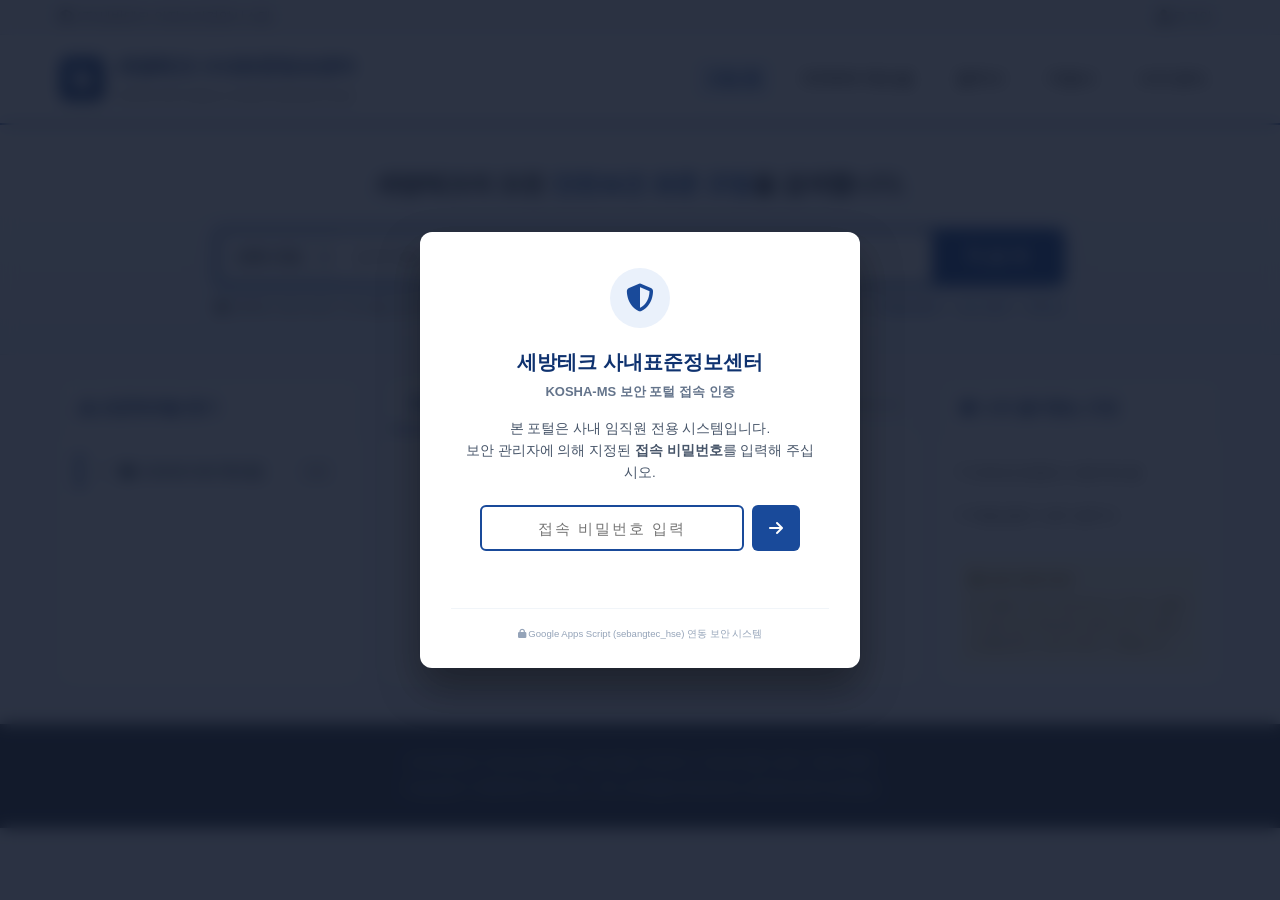
==== index.html @ 97d73b9d "feat: KOSHA-MS 사내 표준문서 웹 서비스 초기 구축 (GAS 연동 및 보안 체계 수립)" ====
<!DOCTYPE html>
<html lang="ko">
<head>
  <meta charset="UTF-8">
  <meta name="viewport" content="width=device-width, initial-scale=1.0">
  <title>세방테크 KOSHA-MS 사내 표준문서 센터</title>
  <link rel="stylesheet" href="css/main.css">
  <link rel="stylesheet" href="https://cdnjs.cloudflare.com/ajax/libs/font-awesome/6.4.0/css/all.min.css">
</head>
<body>
  <!-- 상단 유틸리티 바 -->
  <header class="top-util-bar">
    <div class="util-container">
      <div class="util-left">
        <span class="corp-tag"><i class="fa-solid fa-shield-halved"></i> (주)세방테크 안전보건경영시스템</span>
      </div>
      <div class="util-right" id="user-status-area">
        <!-- JS로 로그인 상태 렌더링 -->
        <button class="btn-text" onclick="openLoginModal()"><i class="fa-solid fa-user"></i> 로그인</button>
      </div>
    </div>
  </header>

  <!-- 메인 헤더 & 로고 -->
  <div class="main-header">
    <div class="header-container">
      <div class="brand-area" onclick="location.href='index.html'">
        <div class="brand-symbol"><i class="fa-solid fa-book-bookmark"></i></div>
        <div class="brand-text">
          <h1>세방테크 사내표준정보센터</h1>
          <span>KOSHA-MS Safety & Health Standard Portal</span>
        </div>
      </div>
      <nav class="main-nav">
        <a href="index.html" class="active">포털 홈</a>
        <a href="detail.html?id=MAN-KOSHA-01">KOSHA 매뉴얼</a>
        <a href="detail.html?id=PRC-KOSHA-01">절차서</a>
        <a href="detail.html?id=INS-KOSHA-01">지침서</a>
        <a href="#" onclick="alert('서식 및 양식 관리 페이지 준비 중입니다.')">서식·양식</a>
      </nav>
    </div>
  </div>

  <!-- 검색 배너 구역 (국가법령정보센터 스타일) -->
  <section class="hero-search-section">
    <div class="search-container">
      <h2 class="search-title">세방테크의 모든 <strong>안전보건 표준 규정</strong>을 검색합니다.</h2>
      
      <div class="search-box-wrapper">
        <div class="filter-select">
          <select id="search-category">
            <option value="ALL">전체 규정</option>
            <option value="MANUAL">매뉴얼</option>
            <option value="PROCEDURE">절차서</option>
            <option value="INSTRUCTION">지침서</option>
          </select>
        </div>
        <div class="search-input-area">
          <input type="text" id="search-input" placeholder="검색어를 입력하세요. (예: 위험성평가, TBM, 비상대응, 제1조)" onkeydown="if(event.key==='Enter') executeSearch()">
        </div>
        <button class="btn-search" onclick="executeSearch()">
          <i class="fa-solid fa-magnifying-glass"></i> 검 색
        </button>
      </div>

      <div class="search-hint">
        <span><i class="fa-solid fa-circle-info"></i> 정확한 조항 번호나 단어를 입력하면 본문까지 색인되어 즉시 연결됩니다.</span>
        <span class="hot-keywords">
          <strong>추천 검색어:</strong>
          <a href="javascript:void(0)" onclick="quickSearch('위험성평가')">#위험성평가</a>
          <a href="javascript:void(0)" onclick="quickSearch('상시평가')">#상시평가</a>
          <a href="javascript:void(0)" onclick="quickSearch('제1조')">#제1조</a>
        </span>
      </div>
    </div>
  </section>

  <!-- 본문 컨텐츠 영역 -->
  <main class="portal-main">
    <div class="grid-container">
      <!-- 좌측: 분야별/체계별 탐색 -->
      <section class="card category-card">
        <div class="card-header">
          <h3><i class="fa-solid fa-sitemap"></i> 표준체계별 찾기</h3>
        </div>
        <div class="card-body">
          <div class="tree-category-list" id="tree-category-list">
            <!-- 1단계: KOSHA-MS 매뉴얼 (기본 접힘) -->
            <div class="foldable-group">
              <div class="cat-row level-1">
                <button type="button" class="btn-toggle" onclick="toggleFolder(this)" title="하위 규정 펼치기/접기">
                  <i class="fa-solid fa-chevron-right"></i>
                </button>
                <a href="detail.html?id=MAN-KOSHA-01" class="cat-link">
                  <i class="fa-solid fa-folder folder-icon"></i>
                  <span class="cat-title">KOSHA-MS 매뉴얼</span>
                </a>
                <span class="count-badge">1건</span>
              </div>

              <!-- 하위 절차서 컨테이너 (기본 접힘: display:none) -->
              <div class="sub-tree-container" style="display: none;">
                <!-- 2단계: 위험성평가 관리 절차서 -->
                <div class="foldable-group">
                  <div class="cat-row level-2">
                    <button type="button" class="btn-toggle" onclick="toggleFolder(this)" title="하위 지침서 펼치기/접기">
                      <i class="fa-solid fa-chevron-right"></i>
                    </button>
                    <a href="detail.html?id=PRC-KOSHA-01" class="cat-link">
                      <i class="fa-solid fa-file-lines"></i>
                      <span class="cat-title">위험성평가 관리 절차서</span>
                    </a>
                    <span class="count-badge">ST-PR-001</span>
                  </div>

                  <!-- 하위 지침서 컨테이너 (기본 접힘: display:none) -->
                  <div class="sub-tree-container" style="display: none;">
                    <!-- 3단계: 위험성평가 실시 지침서 -->
                    <div class="cat-row level-3">
                      <span class="tree-leaf-spacer"></span>
                      <a href="detail.html?id=INS-KOSHA-01" class="cat-link">
                        <i class="fa-solid fa-file-code"></i>
                        <span class="cat-title">위험성평가 실시 지침서</span>
                      </a>
                      <span class="count-badge">ST-IN-001</span>
                    </div>
                  </div>
                </div>
              </div>
            </div>
          </div>
        </div>
      </section>

      <!-- 중앙: 최신 제·개정 규정 탭 (법령센터 스타일) -->
      <section class="card recent-card">
        <div class="card-header tab-header">
          <div class="tabs">
            <button class="tab-btn active" onclick="switchTab('recent')">최신 제·개정</button>
            <button class="tab-btn" onclick="switchTab('manual')">매뉴얼</button>
            <button class="tab-btn" onclick="switchTab('procedure')">절차서</button>
          </div>
          <span class="today-date" id="current-date-badge"></span>
        </div>
        <div class="card-body">
          <ul class="recent-list" id="recent-doc-list">
            <!-- JS로 렌더링 -->
          </ul>
        </div>
      </section>

      <!-- 우측: 빠른 액션 및 실시간/즐겨찾기 -->
      <section class="card side-widget-card">
        <div class="card-header">
          <h3><i class="fa-solid fa-star"></i> 나의 즐겨찾는 규정</h3>
        </div>
        <div class="card-body">
          <ul class="bookmark-list" id="bookmark-list">
            <li><a href="detail.html?id=MAN-KOSHA-01"><i class="fa-solid fa-angle-right"></i> 안전보건경영시스템 매뉴얼</a></li>
            <li><a href="detail.html?id=PRC-KOSHA-01"><i class="fa-solid fa-angle-right"></i> 위험성평가 관리 절차서</a></li>
          </ul>
          <div class="quick-notice-box">
            <h4><i class="fa-solid fa-print"></i> 보안 인쇄 안내</h4>
            <p>본 포털의 모든 규정 문서는 인쇄 시 출력자 정보 및 '비제어본' 워터마크가 자동으로 합성되며, 인쇄 이력이 기록됩니다.</p>
          </div>
        </div>
      </section>
    </div>
  </main>

  <!-- 푸터 -->
  <footer class="portal-footer">
    <div class="footer-container">
      <p>(주)세방테크 안전보건경영시스템 포털 | 주관부서: 안전보건팀 | 문의: 1551-3060</p>
      <p class="copyright">Copyright &copy; SEBANG TEC CO., LTD. All Rights Reserved. (KOSHA-MS Certified)</p>
    </div>
  </footer>

  <!-- 로그인 모달 (GAS 이메일 OTP) -->
  <div id="login-modal" class="modal-backdrop" style="display:none;">
    <div class="modal-dialog">
      <div class="modal-header">
        <h3><i class="fa-solid fa-lock"></i> 사내 이메일 OTP 로그인</h3>
        <button class="btn-close" onclick="closeLoginModal()">&times;</button>
      </div>
      <div class="modal-body">
        <p class="login-desc">세방테크 사내 이메일(<strong>@sebangtec.com</strong>)로 일회용 인증번호(OTP)를 발송하여 본인 인증을 진행합니다.</p>
        
        <div class="form-group" id="group-email">
          <label for="login-email">사내 이메일</label>
          <div class="input-with-btn">
            <input type="email" id="login-email" placeholder="예: hong@sebangtec.com" onkeydown="if(event.key==='Enter') sendOtp()">
            <button class="btn-action" id="btn-send-otp" onclick="sendOtp()">OTP 발송</button>
          </div>
          <small class="text-muted">* sebangtec.com 도메인만 인증이 허용됩니다.</small>
        </div>

        <div class="form-group" id="group-otp" style="display:none; margin-top: 15px;">
          <label for="login-otp">인증번호 (6자리)</label>
          <div class="input-with-btn">
            <input type="text" id="login-otp" maxlength="6" placeholder="인증번호 6자리 입력" onkeydown="if(event.key==='Enter') verifyOtp()">
            <button class="btn-primary" id="btn-verify-otp" onclick="verifyOtp()">인증 완료</button>
          </div>
          <div id="otp-status-msg" class="otp-alert"></div>
        </div>
      </div>
    </div>
  </div>

  <!-- 관리자 권한 관리 모달 -->
  <div id="admin-modal" class="modal-backdrop" style="display:none;">
    <div class="modal-dialog">
      <div class="modal-header">
        <h3><i class="fa-solid fa-user-shield"></i> 관리자 권한 계정 관리</h3>
        <button class="btn-close" onclick="closeAdminModal()">&times;</button>
      </div>
      <div class="modal-body">
        <p class="admin-desc">문서의 제·개정 및 웹 에디터 편집 권한을 가진 사내 이메일 목록입니다.</p>
        <div class="input-with-btn" style="margin-bottom: 15px;">
          <input type="email" id="new-admin-email" placeholder="추가할 관리자 이메일 (예: test@sebangtec.com)">
          <button class="btn-primary" onclick="addAdminEmail()">추가</button>
        </div>
        <ul class="admin-list" id="admin-email-list">
          <!-- JS 렌더링 -->
        </ul>
      </div>
    </div>
  </div>

  <!-- 사이트 초기 접속 비밀번호(Gatekeeper) 모달 (GAS 연동) -->
  <div id="gate-modal" class="gate-overlay" style="display:none;">
    <div class="gate-card">
      <div class="gate-icon">
        <i class="fa-solid fa-shield-halved"></i>
      </div>
      <h2>세방테크 사내표준정보센터</h2>
      <p class="gate-sub">KOSHA-MS 보안 포털 접속 인증</p>
      <div class="gate-desc">
        본 포털은 사내 임직원 전용 시스템입니다.<br>
        보안 관리자에 의해 지정된 <strong>접속 비밀번호</strong>를 입력해 주십시오.
      </div>
      
      <div class="gate-input-box">
        <input type="password" id="gate-password" placeholder="접속 비밀번호 입력" onkeydown="if(event.key==='Enter') submitGatePassword()">
        <button type="button" class="btn-gate-submit" onclick="submitGatePassword()">
          <i class="fa-solid fa-arrow-right"></i>
        </button>
      </div>
      <div id="gate-error-msg" class="gate-error"></div>
      
      <div class="gate-footer">
        <small><i class="fa-solid fa-lock"></i> Google Apps Script (sebangtec_hse) 연동 보안 시스템</small>
      </div>
    </div>
  </div>

  <!-- 스크립트 로드 -->
  <script src="js/api.js"></script>
  <script src="js/auth.js"></script>
  <script src="js/main.js"></script>
</body>
</html>
---- css/main.css ----
/* 국가법령정보센터 벤치마킹 스타일 - 메인 포털 CSS */
:root {
  --primary: #194a9a;
  --primary-dark: #0f326f;
  --primary-light: #eaf1fb;
  --accent: #ff6b35;
  --text-main: #222222;
  --text-muted: #666666;
  --border-color: #dbe2ea;
  --bg-gray: #f4f6f9;
  --white: #ffffff;
}

* {
  box-sizing: border-box;
  margin: 0;
  padding: 0;
}

body {
  font-family: -apple-system, BlinkMacSystemFont, "Pretendard", "Malgun Gothic", "맑은 고딕", sans-serif;
  color: var(--text-main);
  background-color: var(--bg-gray);
  line-height: 1.6;
}

/* 상단 유틸리티 바 */
.top-util-bar {
  background-color: #f1f3f6;
  border-bottom: 1px solid var(--border-color);
  font-size: 13px;
  padding: 6px 0;
}
.util-container {
  max-width: 1200px;
  margin: 0 auto;
  padding: 0 20px;
  display: flex;
  justify-content: space-between;
  align-items: center;
}
.corp-tag {
  color: #445;
  font-weight: 500;
}
.btn-text {
  background: none;
  border: none;
  color: #333;
  font-size: 13px;
  cursor: pointer;
  padding: 2px 8px;
}
.btn-text:hover {
  color: var(--primary);
}

/* 메인 헤더 & 브랜드 */
.main-header {
  background-color: var(--white);
  border-bottom: 2px solid var(--primary);
  box-shadow: 0 2px 4px rgba(0,0,0,0.03);
}
.header-container {
  max-width: 1200px;
  margin: 0 auto;
  padding: 15px 20px;
  display: flex;
  justify-content: space-between;
  align-items: center;
}
.brand-area {
  display: flex;
  align-items: center;
  gap: 12px;
  cursor: pointer;
}
.brand-symbol {
  width: 44px;
  height: 44px;
  background: linear-gradient(135deg, var(--primary), var(--primary-dark));
  color: var(--white);
  border-radius: 8px;
  display: flex;
  align-items: center;
  justify-content: center;
  font-size: 22px;
}
.brand-text h1 {
  font-size: 20px;
  font-weight: 700;
  color: var(--primary-dark);
  letter-spacing: -0.5px;
}
.brand-text span {
  font-size: 12px;
  color: var(--text-muted);
}
.main-nav {
  display: flex;
  gap: 15px;
}
.main-nav a {
  text-decoration: none;
  font-size: 16px;
  font-weight: 600;
  color: #444;
  padding: 8px 14px;
  border-radius: 4px;
  transition: all 0.2s;
}
.main-nav a:hover, .main-nav a.active {
  background-color: var(--primary-light);
  color: var(--primary);
}

/* 히어로 검색 배너 (법령센터 메인 핵심) */
.hero-search-section {
  background: linear-gradient(180deg, #ffffff 0%, #edf3fc 100%);
  padding: 40px 20px 35px 20px;
  border-bottom: 1px solid var(--border-color);
  text-align: center;
}
.search-container {
  max-width: 850px;
  margin: 0 auto;
}
.search-title {
  font-size: 24px;
  color: #1a202c;
  margin-bottom: 25px;
  letter-spacing: -0.5px;
}
.search-title strong {
  color: var(--primary);
}
.search-box-wrapper {
  display: flex;
  background: var(--white);
  border: 3px solid var(--primary);
  border-radius: 8px;
  overflow: hidden;
  box-shadow: 0 6px 15px rgba(25, 74, 154, 0.12);
}
.filter-select select {
  height: 52px;
  border: none;
  border-right: 1px solid #ddd;
  background-color: #f7f9fc;
  padding: 0 15px;
  font-size: 15px;
  font-weight: 600;
  color: #333;
  outline: none;
  cursor: pointer;
}
.search-input-area {
  flex: 1;
}
.search-input-area input {
  width: 100%;
  height: 52px;
  border: none;
  padding: 0 20px;
  font-size: 16px;
  outline: none;
}
.btn-search {
  background-color: var(--primary);
  color: var(--white);
  border: none;
  padding: 0 35px;
  font-size: 17px;
  font-weight: 700;
  cursor: pointer;
  transition: background 0.2s;
}
.btn-search:hover {
  background-color: var(--primary-dark);
}
.search-hint {
  margin-top: 12px;
  display: flex;
  justify-content: space-between;
  font-size: 13px;
  color: var(--text-muted);
}
.hot-keywords a {
  color: var(--primary);
  text-decoration: none;
  margin-left: 6px;
}
.hot-keywords a:hover {
  text-decoration: underline;
}

/* 그리드 본문 레이아웃 */
.portal-main {
  max-width: 1200px;
  margin: 25px auto 40px auto;
  padding: 0 20px;
}
.grid-container {
  display: grid;
  grid-template-columns: 300px 1fr 280px;
  gap: 20px;
}
.card {
  background: var(--white);
  border: 1px solid var(--border-color);
  border-radius: 8px;
  box-shadow: 0 2px 6px rgba(0,0,0,0.02);
  overflow: hidden;
}
.card-header {
  padding: 14px 18px;
  background-color: #fbfcfd;
  border-bottom: 1px solid var(--border-color);
  display: flex;
  justify-content: space-between;
  align-items: center;
}
.card-header h3 {
  font-size: 16px;
  color: var(--primary-dark);
  font-weight: 700;
}
.card-body {
  padding: 16px;
}

/* 좌측 계층 카테고리 (폴딩식 아코디언 트리) */
.tree-category-list {
  display: flex;
  flex-direction: column;
  gap: 8px;
}
.foldable-group {
  display: flex;
  flex-direction: column;
}
.cat-row {
  display: flex;
  align-items: center;
  gap: 8px;
  padding: 8px 10px;
  border-radius: 6px;
  background-color: #fafbfc;
  border: 1px solid #eef1f5;
  transition: all 0.2s;
}
.cat-row:hover {
  background-color: var(--primary-light);
  border-color: #cbdcf5;
}
.cat-row.level-1 {
  border-left: 4px solid var(--primary);
}
.cat-row.level-2 {
  border-left: 4px solid #28a745;
}
.cat-row.level-3 {
  border-left: 4px solid #17a2b8;
}

/* 폴딩 토글 화살표 버튼 */
.btn-toggle {
  background: none;
  border: none;
  width: 22px;
  height: 22px;
  display: flex;
  align-items: center;
  justify-content: center;
  cursor: pointer;
  color: #555;
  font-size: 11px;
  border-radius: 3px;
  transition: transform 0.2s, background-color 0.2s;
  flex-shrink: 0;
}
.btn-toggle:hover {
  background-color: rgba(0, 0, 0, 0.08);
  color: var(--primary);
}
.btn-toggle.open {
  transform: rotate(90deg);
  color: var(--primary);
}

.tree-leaf-spacer {
  width: 22px;
  flex-shrink: 0;
}

.cat-link {
  flex: 1;
  display: flex;
  align-items: center;
  gap: 8px;
  text-decoration: none;
  color: #2c3e50;
  font-size: 13.5px;
  min-width: 0; /* flex 자식 말줄임 필수 */
}
.cat-link:hover {
  color: var(--primary);
}
.cat-title {
  white-space: nowrap;
  overflow: hidden;
  text-overflow: ellipsis;
}
.cat-row.level-1 .cat-title {
  font-weight: 700;
}

.sub-tree-container {
  padding-left: 14px;
  margin-top: 6px;
  display: flex;
  flex-direction: column;
  gap: 6px;
  border-left: 1px dashed #cbd5e1;
  margin-left: 11px;
}

.count-badge {
  font-size: 11px;
  background-color: #e9ecef;
  padding: 2px 7px;
  border-radius: 4px;
  color: #495057;
  white-space: nowrap;
  flex-shrink: 0;
  font-weight: 500;
}

/* 중앙 탭 및 최근 규정 리스트 */
.tab-header {
  padding: 0 10px;
  background-color: #f7f9fc;
}
.tabs {
  display: flex;
}
.tab-btn {
  background: none;
  border: none;
  padding: 14px 18px;
  font-size: 15px;
  font-weight: 600;
  color: #666;
  cursor: pointer;
  border-bottom: 3px solid transparent;
}
.tab-btn.active {
  color: var(--primary);
  border-bottom-color: var(--primary);
  background-color: var(--white);
}
.today-date {
  font-size: 12px;
  color: #888;
  margin-right: 8px;
}
.recent-list {
  list-style: none;
}
.recent-list li {
  display: flex;
  justify-content: space-between;
  align-items: center;
  padding: 12px 6px;
  border-bottom: 1px solid #f0f2f5;
}
.recent-list li:last-child {
  border-bottom: none;
}
.recent-link {
  text-decoration: none;
  color: #2c3e50;
  font-size: 15px;
  display: flex;
  align-items: center;
  gap: 8px;
}
.recent-link:hover {
  color: var(--primary);
  text-decoration: underline;
}
.doc-type-pill {
  font-size: 11px;
  font-weight: bold;
  padding: 2px 6px;
  border-radius: 4px;
}
.pill-manual { background: #e3f2fd; color: #0d47a1; }
.pill-proc { background: #e8f5e9; color: #1b5e20; }
.pill-inst { background: #fff3e0; color: #e65100; }
.recent-meta {
  font-size: 13px;
  color: #888;
}

/* 우측 사이드바 */
.bookmark-list {
  list-style: none;
  margin-bottom: 20px;
}
.bookmark-list li {
  padding: 8px 0;
  border-bottom: 1px dashed #eee;
}
.bookmark-list a {
  text-decoration: none;
  color: #333;
  font-size: 14px;
}
.bookmark-list a:hover {
  color: var(--primary);
}
.quick-notice-box {
  background-color: #fff9e6;
  border: 1px solid #ffeeba;
  border-radius: 6px;
  padding: 12px;
  font-size: 12px;
  color: #856404;
}
.quick-notice-box h4 {
  margin-bottom: 6px;
  font-size: 13px;
}

/* 푸터 */
.portal-footer {
  background-color: #2c343f;
  color: #a0aec0;
  padding: 25px 20px;
  font-size: 13px;
  text-align: center;
  margin-top: auto;
}
.footer-container p {
  margin: 4px 0;
}

/* 공통 모달 팝업 */
.modal-backdrop {
  position: fixed;
  top: 0; left: 0; width: 100vw; height: 100vh;
  background-color: rgba(0, 0, 0, 0.5);
  display: flex;
  align-items: center;
  justify-content: center;
  z-index: 9999;
}
.modal-dialog {
  background: var(--white);
  border-radius: 8px;
  width: 90%;
  max-width: 480px;
  box-shadow: 0 10px 25px rgba(0,0,0,0.2);
  overflow: hidden;
}
.modal-header {
  padding: 16px 20px;
  background-color: var(--primary);
  color: var(--white);
  display: flex;
  justify-content: space-between;
  align-items: center;
}
.modal-header h3 {
  font-size: 17px;
  font-weight: 600;
}
.btn-close {
  background: none;
  border: none;
  color: var(--white);
  font-size: 24px;
  cursor: pointer;
}
.modal-body {
  padding: 20px;
}
.login-desc, .admin-desc {
  font-size: 13px;
  color: #555;
  margin-bottom: 15px;
}
.form-group label {
  display: block;
  font-size: 13px;
  font-weight: 600;
  margin-bottom: 6px;
}
.input-with-btn {
  display: flex;
  gap: 8px;
}
.input-with-btn input {
  flex: 1;
  height: 40px;
  padding: 0 12px;
  border: 1px solid #ced4da;
  border-radius: 4px;
  font-size: 14px;
}
.btn-action, .btn-primary {
  padding: 0 16px;
  height: 40px;
  background-color: var(--primary);
  color: var(--white);
  border: none;
  border-radius: 4px;
  font-size: 14px;
  font-weight: 600;
  cursor: pointer;
}
.btn-primary:hover, .btn-action:hover {
  background-color: var(--primary-dark);
}
.text-muted {
  font-size: 11px;
  color: #888;
  margin-top: 4px;
  display: block;
}
.otp-alert {
  margin-top: 8px;
  font-size: 12px;
  font-weight: bold;
}
.admin-list {
  list-style: none;
  max-height: 200px;
  overflow-y: auto;
  border: 1px solid #eee;
  border-radius: 4px;
}
.admin-list li {
  display: flex;
  justify-content: space-between;
  align-items: center;
  padding: 8px 12px;
  border-bottom: 1px solid #f0f0f0;
  font-size: 14px;
}
.btn-delete-sm {
  background: #dc3545;
  color: white;
  border: none;
  border-radius: 3px;
  padding: 2px 8px;
  font-size: 11px;
  cursor: pointer;
}

/* 사이트 초기 접속 비밀번호 (Gatekeeper) 스타일 */
.gate-overlay {
  position: fixed;
  top: 0;
  left: 0;
  width: 100vw;
  height: 100vh;
  background-color: rgba(15, 23, 42, 0.88);
  backdrop-filter: blur(8px);
  -webkit-backdrop-filter: blur(8px);
  z-index: 999999;
  display: flex;
  align-items: center;
  justify-content: center;
}
.gate-card {
  background: #ffffff;
  width: 90%;
  max-width: 440px;
  padding: 35px 30px 25px 30px;
  border-radius: 12px;
  box-shadow: 0 20px 40px rgba(0, 0, 0, 0.35);
  text-align: center;
  border: 1px solid rgba(255, 255, 255, 0.2);
  animation: gateCardPop 0.3s cubic-bezier(0.16, 1, 0.3, 1);
}
@keyframes gateCardPop {
  0% { transform: scale(0.92); opacity: 0; }
  100% { transform: scale(1); opacity: 1; }
}
.gate-icon {
  width: 60px;
  height: 60px;
  background: #eaf1fb;
  color: var(--primary);
  border-radius: 50%;
  display: flex;
  align-items: center;
  justify-content: center;
  font-size: 28px;
  margin: 0 auto 18px auto;
}
.gate-card h2 {
  font-size: 20px;
  font-weight: 700;
  color: var(--primary-dark);
  margin-bottom: 4px;
}
.gate-sub {
  font-size: 13px;
  font-weight: 600;
  color: #64748b;
  margin-bottom: 16px;
}
.gate-desc {
  font-size: 13.5px;
  color: #475569;
  line-height: 1.6;
  margin-bottom: 22px;
  padding: 0 10px;
}
.gate-input-box {
  display: flex;
  gap: 8px;
  max-width: 320px;
  margin: 0 auto;
}
.gate-input-box input {
  flex: 1;
  height: 46px;
  padding: 0 16px;
  border: 2px solid #cbd5e1;
  border-radius: 6px;
  font-size: 15px;
  outline: none;
  letter-spacing: 2px;
  text-align: center;
  transition: border-color 0.2s;
}
.gate-input-box input:focus {
  border-color: var(--primary);
}
.btn-gate-submit {
  width: 48px;
  height: 46px;
  background-color: var(--primary);
  color: #ffffff;
  border: none;
  border-radius: 6px;
  cursor: pointer;
  font-size: 16px;
  display: flex;
  align-items: center;
  justify-content: center;
  transition: background-color 0.2s;
}
.btn-gate-submit:hover {
  background-color: var(--primary-dark);
}
.gate-error {
  margin-top: 12px;
  font-size: 13px;
  color: #e03131;
  font-weight: 600;
  min-height: 20px;
}
.gate-footer {
  margin-top: 25px;
  padding-top: 15px;
  border-top: 1px solid #f1f5f9;
  color: #94a3b8;
  font-size: 11.5px;
}
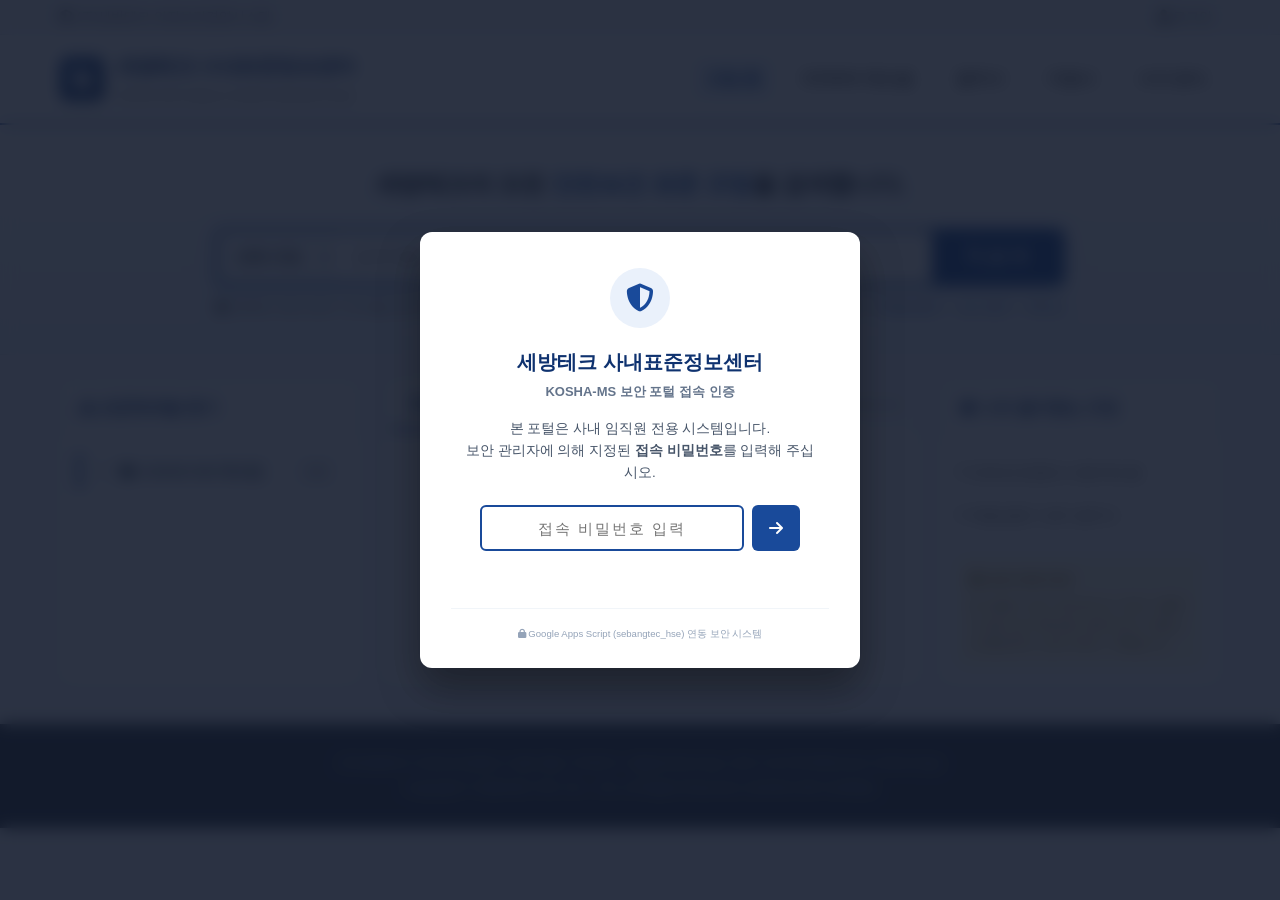
==== commit 8a6a964b: "fix: 푸터 및 규정 문서 주관부서를 '품질안전보건실', 문의처를 '02-579-5551(내선 안전보건실)'로 수정" ====
--- a/index.html
+++ b/index.html
@@ -171,7 +171,7 @@
   <!-- 푸터 -->
   <footer class="portal-footer">
     <div class="footer-container">
-      <p>(주)세방테크 안전보건경영시스템 포털 | 주관부서: 안전보건팀 | 문의: 1551-3060</p>
+      <p>(주)세방테크 안전보건경영시스템 포털 | 주관부서: 품질안전보건실 | 문의: 02-579-5551(내선 안전보건실)</p>
       <p class="copyright">Copyright &copy; SEBANG TEC CO., LTD. All Rights Reserved. (KOSHA-MS Certified)</p>
     </div>
   </footer>
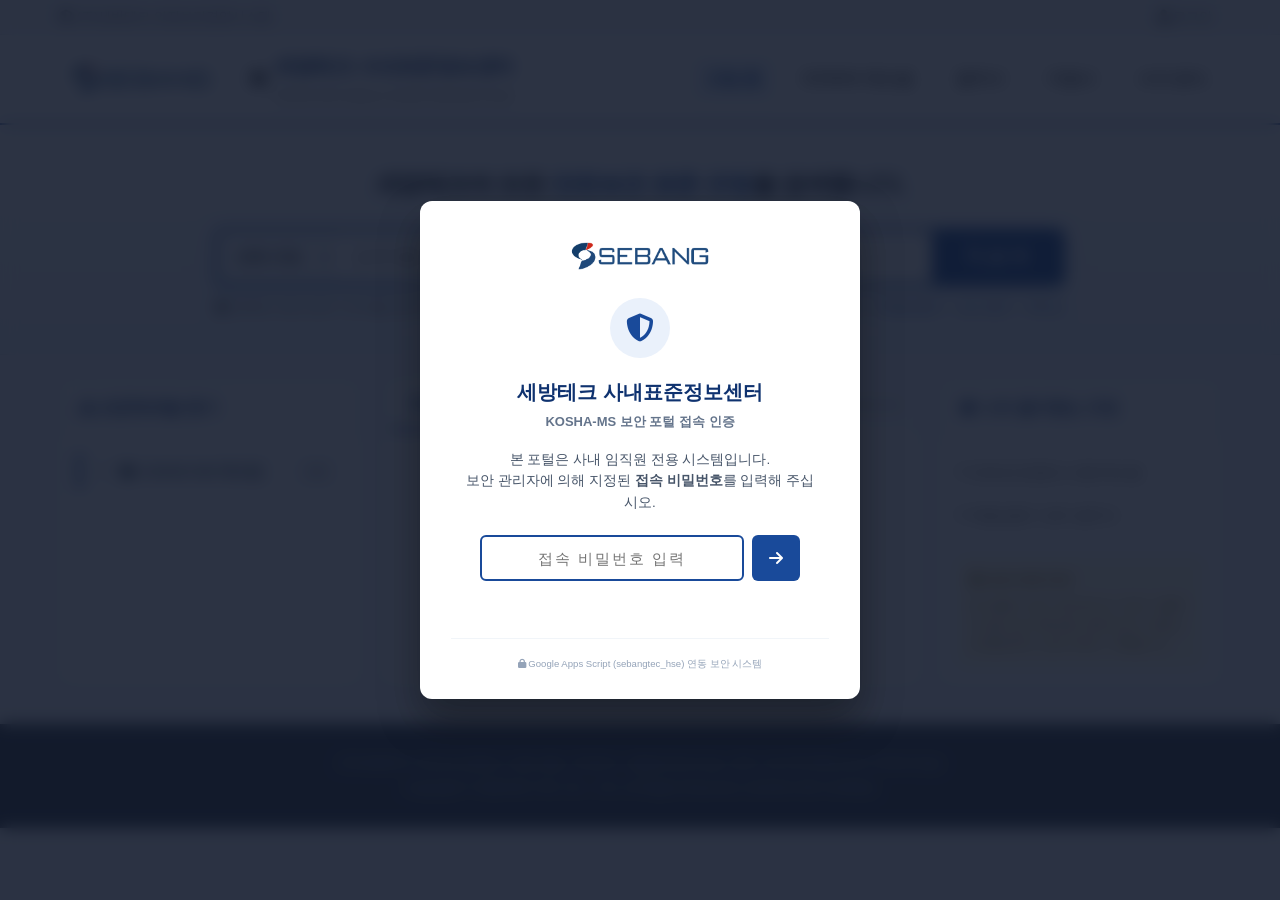
==== commit 0c5a57dc: "feat: 세방 공식 회사 로고(misc/logo.png) 헤더 및 인증 모달 적용" ====
--- a/index.html
+++ b/index.html
@@ -25,6 +25,8 @@
   <div class="main-header">
     <div class="header-container">
       <div class="brand-area" onclick="location.href='index.html'">
+        <img src="misc/logo.png" alt="SEBANG" class="brand-corp-logo">
+        <div class="brand-divider"></div>
         <div class="brand-symbol"><i class="fa-solid fa-book-bookmark"></i></div>
         <div class="brand-text">
           <h1>세방테크 사내표준정보센터</h1>
@@ -230,6 +232,7 @@
   <!-- 사이트 초기 접속 비밀번호(Gatekeeper) 모달 (GAS 연동) -->
   <div id="gate-modal" class="gate-overlay" style="display:none;">
     <div class="gate-card">
+      <img src="misc/logo.png" alt="SEBANG" class="gate-corp-logo">
       <div class="gate-icon">
         <i class="fa-solid fa-shield-halved"></i>
       </div>
--- a/css/main.css
+++ b/css/main.css
@@ -72,19 +72,25 @@
 .brand-area {
   display: flex;
   align-items: center;
-  gap: 12px;
-  cursor: pointer;
-}
-.brand-symbol {
-  width: 44px;
-  height: 44px;
-  background: linear-gradient(135deg, var(--primary), var(--primary-dark));
-  color: var(--white);
-  border-radius: 8px;
-  display: flex;
-  align-items: center;
-  justify-content: center;
-  font-size: 22px;
+  gap: 8px;
+  cursor: pointer;
+}
+.brand-corp-logo {
+  height: 38px;
+  width: auto;
+  object-fit: contain;
+}
+.brand-divider {
+  height: 28px;
+  width: 1px;
+  background-color: #cbd5e1;
+  margin: 0 6px;
+}
+.gate-corp-logo {
+  height: 38px;
+  width: auto;
+  object-fit: contain;
+  margin-bottom: 15px;
 }
 .brand-text h1 {
   font-size: 20px;
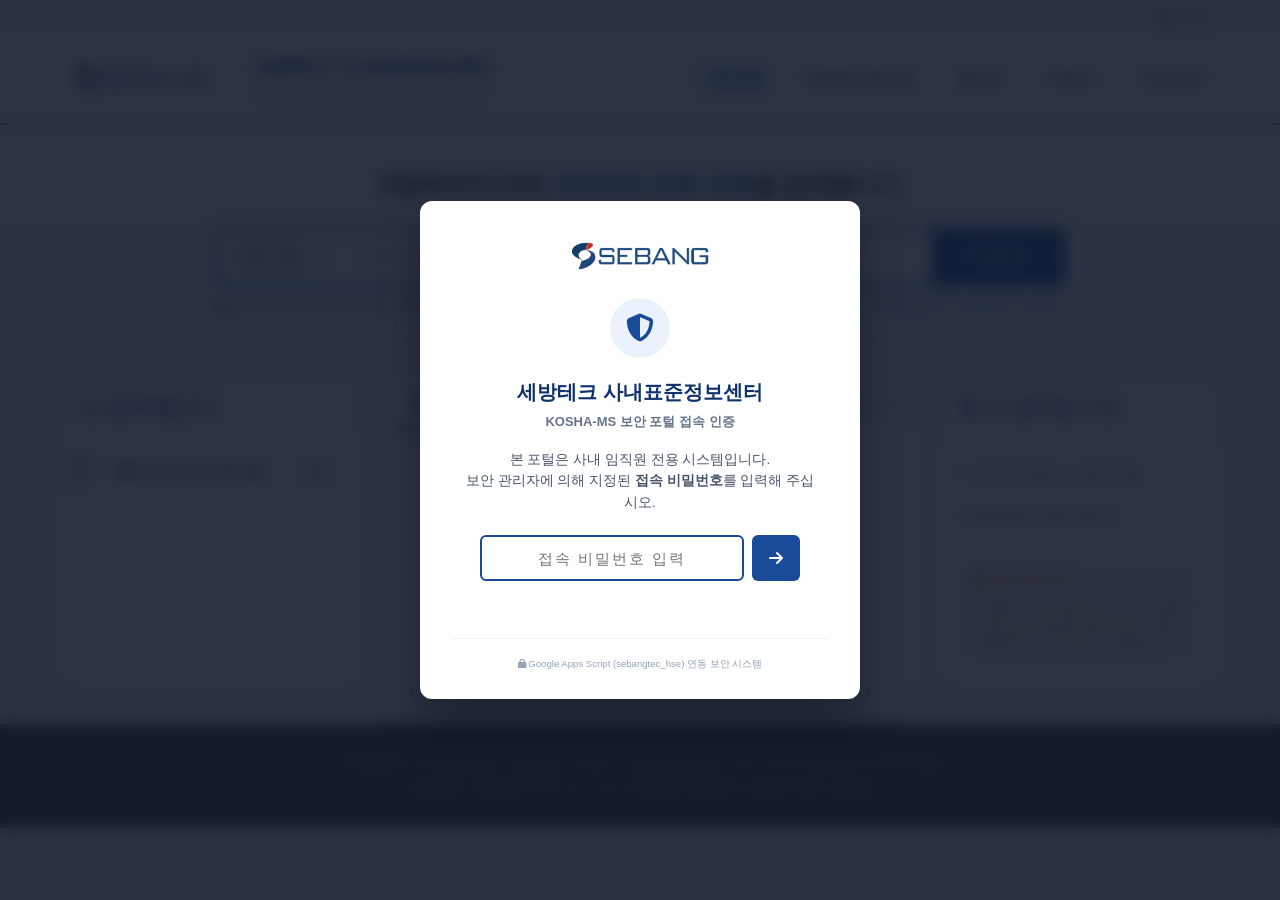
==== commit f2e96f9f: "fix: 상단 유틸바의 방패 아이콘 및 불필요한 텍스트 제거, CI 로고 중심 헤더 정리" ====
--- a/index.html
+++ b/index.html
@@ -12,7 +12,6 @@
   <header class="top-util-bar">
     <div class="util-container">
       <div class="util-left">
-        <span class="corp-tag"><i class="fa-solid fa-shield-halved"></i> (주)세방테크 안전보건경영시스템</span>
       </div>
       <div class="util-right" id="user-status-area">
         <!-- JS로 로그인 상태 렌더링 -->
@@ -27,7 +26,6 @@
       <div class="brand-area" onclick="location.href='index.html'">
         <img src="misc/logo.png" alt="SEBANG" class="brand-corp-logo">
         <div class="brand-divider"></div>
-        <div class="brand-symbol"><i class="fa-solid fa-book-bookmark"></i></div>
         <div class="brand-text">
           <h1>세방테크 사내표준정보센터</h1>
           <span>KOSHA-MS Safety & Health Standard Portal</span>
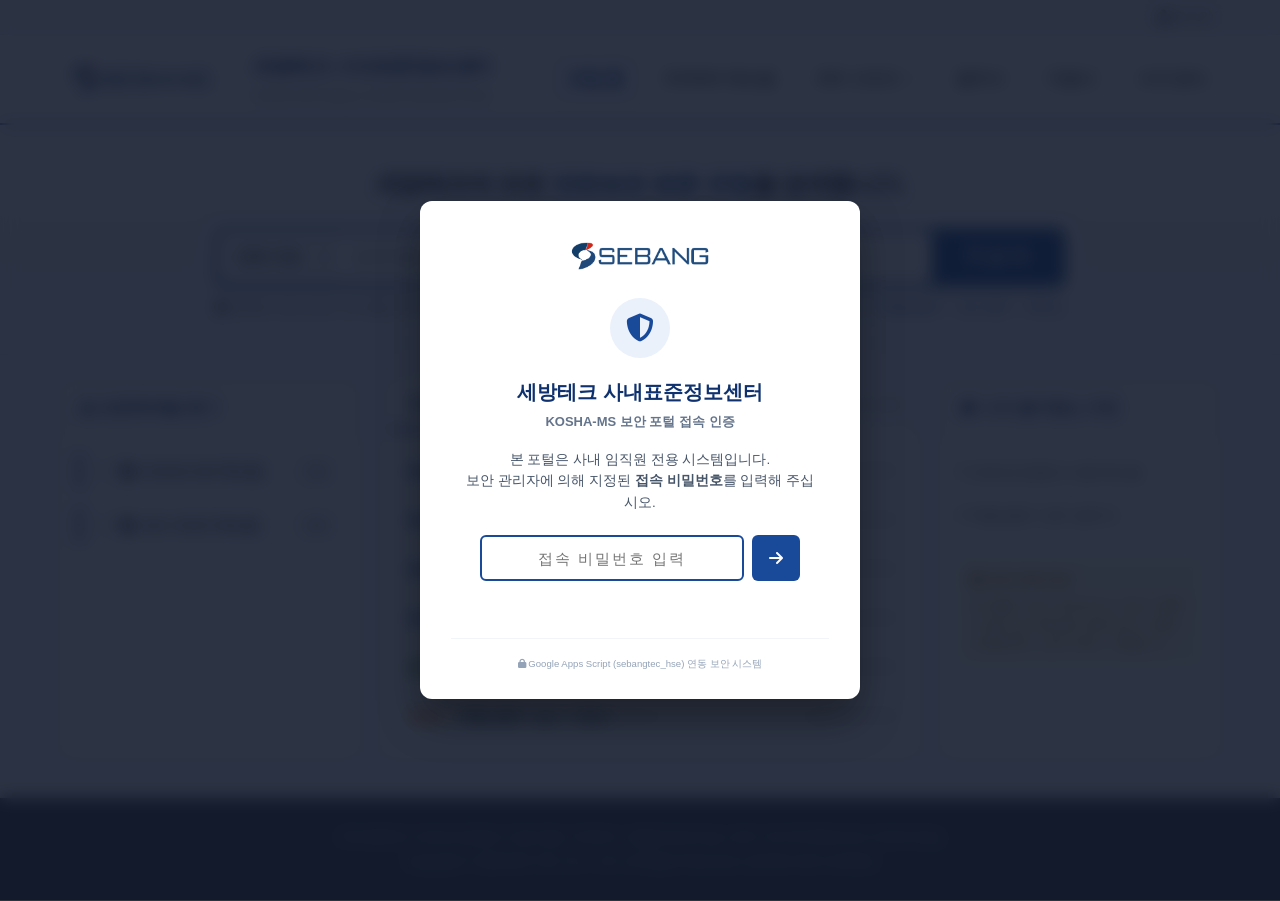
==== commit d322102c: "feat: 메인 포털 상단 및 표준체계에 ISO 시리즈(ISO 45001 안전, ISO 14001 환경, ISO 9001 품질) 매뉴얼 메뉴 및 문서 추가" ====
--- a/index.html
+++ b/index.html
@@ -34,6 +34,23 @@
       <nav class="main-nav">
         <a href="index.html" class="active">포털 홈</a>
         <a href="detail.html?id=MAN-KOSHA-01">KOSHA 매뉴얼</a>
+        <!-- ISO 시리즈 드롭다운 메뉴 -->
+        <div class="nav-dropdown">
+          <a href="javascript:void(0)" class="nav-dropdown-btn">
+            ISO 시리즈 <i class="fa-solid fa-chevron-down" style="font-size: 11px; margin-left: 4px;"></i>
+          </a>
+          <div class="nav-dropdown-content">
+            <a href="detail.html?id=MAN-ISO-45001">
+              <i class="fa-solid fa-shield-heart" style="color: #0284c7;"></i> ISO 45001 (안전) 매뉴얼
+            </a>
+            <a href="detail.html?id=MAN-ISO-14001">
+              <i class="fa-solid fa-leaf" style="color: #16a34a;"></i> ISO 14001 (환경) 매뉴얼
+            </a>
+            <a href="detail.html?id=MAN-ISO-9001">
+              <i class="fa-solid fa-award" style="color: #ea580c;"></i> ISO 9001 (품질) 매뉴얼
+            </a>
+          </div>
+        </div>
         <a href="detail.html?id=PRC-KOSHA-01">절차서</a>
         <a href="detail.html?id=INS-KOSHA-01">지침서</a>
         <a href="#" onclick="alert('서식 및 양식 관리 페이지 준비 중입니다.')">서식·양식</a>
@@ -128,6 +145,53 @@
                 </div>
               </div>
             </div>
+
+            <!-- 1단계: ISO 국제표준 시리즈 매뉴얼 (기본 접힘) -->
+            <div class="foldable-group" style="margin-top: 6px;">
+              <div class="cat-row level-1">
+                <button type="button" class="btn-toggle" onclick="toggleFolder(this)" title="하위 규정 펼치기/접기">
+                  <i class="fa-solid fa-chevron-right"></i>
+                </button>
+                <a href="javascript:void(0)" class="cat-link" onclick="toggleFolder(this.previousElementSibling)">
+                  <i class="fa-solid fa-folder folder-icon"></i>
+                  <span class="cat-title">ISO 시리즈 매뉴얼</span>
+                </a>
+                <span class="count-badge">3건</span>
+              </div>
+
+              <!-- 하위 ISO 매뉴얼 목록 (기본 접힘: display:none) -->
+              <div class="sub-tree-container" style="display: none;">
+                <!-- ISO 45001 (안전) -->
+                <div class="cat-row level-2">
+                  <span class="tree-leaf-spacer"></span>
+                  <a href="detail.html?id=MAN-ISO-45001" class="cat-link">
+                    <i class="fa-solid fa-shield-heart" style="color: #0284c7;"></i>
+                    <span class="cat-title">ISO 45001 (안전보건) 매뉴얼</span>
+                  </a>
+                  <span class="count-badge">ST-ISO-45001</span>
+                </div>
+
+                <!-- ISO 14001 (환경) -->
+                <div class="cat-row level-2">
+                  <span class="tree-leaf-spacer"></span>
+                  <a href="detail.html?id=MAN-ISO-14001" class="cat-link">
+                    <i class="fa-solid fa-leaf" style="color: #16a34a;"></i>
+                    <span class="cat-title">ISO 14001 (환경경영) 매뉴얼</span>
+                  </a>
+                  <span class="count-badge">ST-ISO-14001</span>
+                </div>
+
+                <!-- ISO 9001 (품질) -->
+                <div class="cat-row level-2">
+                  <span class="tree-leaf-spacer"></span>
+                  <a href="detail.html?id=MAN-ISO-9001" class="cat-link">
+                    <i class="fa-solid fa-award" style="color: #ea580c;"></i>
+                    <span class="cat-title">ISO 9001 (품질경영) 매뉴얼</span>
+                  </a>
+                  <span class="count-badge">ST-ISO-9001</span>
+                </div>
+              </div>
+            </div>
           </div>
         </div>
       </section>
--- a/css/main.css
+++ b/css/main.css
@@ -104,6 +104,7 @@
 }
 .main-nav {
   display: flex;
+  align-items: center;
   gap: 15px;
 }
 .main-nav a {
@@ -114,9 +115,56 @@
   padding: 8px 14px;
   border-radius: 4px;
   transition: all 0.2s;
+  display: inline-flex;
+  align-items: center;
 }
 .main-nav a:hover, .main-nav a.active {
   background-color: var(--primary-light);
+  color: var(--primary);
+}
+
+/* 상단 ISO 시리즈 드롭다운 메뉴 */
+.nav-dropdown {
+  position: relative;
+  display: inline-block;
+}
+.nav-dropdown-btn {
+  cursor: pointer;
+}
+.nav-dropdown-content {
+  display: none;
+  position: absolute;
+  top: 100%;
+  left: 0;
+  background-color: #ffffff;
+  min-width: 260px;
+  box-shadow: 0 10px 25px rgba(0, 0, 0, 0.12);
+  border: 1px solid #e2e8f0;
+  border-radius: 8px;
+  padding: 8px 0;
+  z-index: 1000;
+  animation: navDropFade 0.2s cubic-bezier(0.16, 1, 0.3, 1);
+}
+@keyframes navDropFade {
+  0% { opacity: 0; transform: translateY(-6px); }
+  100% { opacity: 1; transform: translateY(0); }
+}
+.nav-dropdown:hover .nav-dropdown-content {
+  display: block;
+}
+.nav-dropdown-content a {
+  display: flex;
+  align-items: center;
+  gap: 10px;
+  padding: 10px 18px;
+  font-size: 14.5px;
+  font-weight: 600;
+  color: #334155;
+  border-radius: 0;
+  transition: background-color 0.15s, color 0.15s;
+}
+.nav-dropdown-content a:hover {
+  background-color: #f1f5f9;
   color: var(--primary);
 }
 
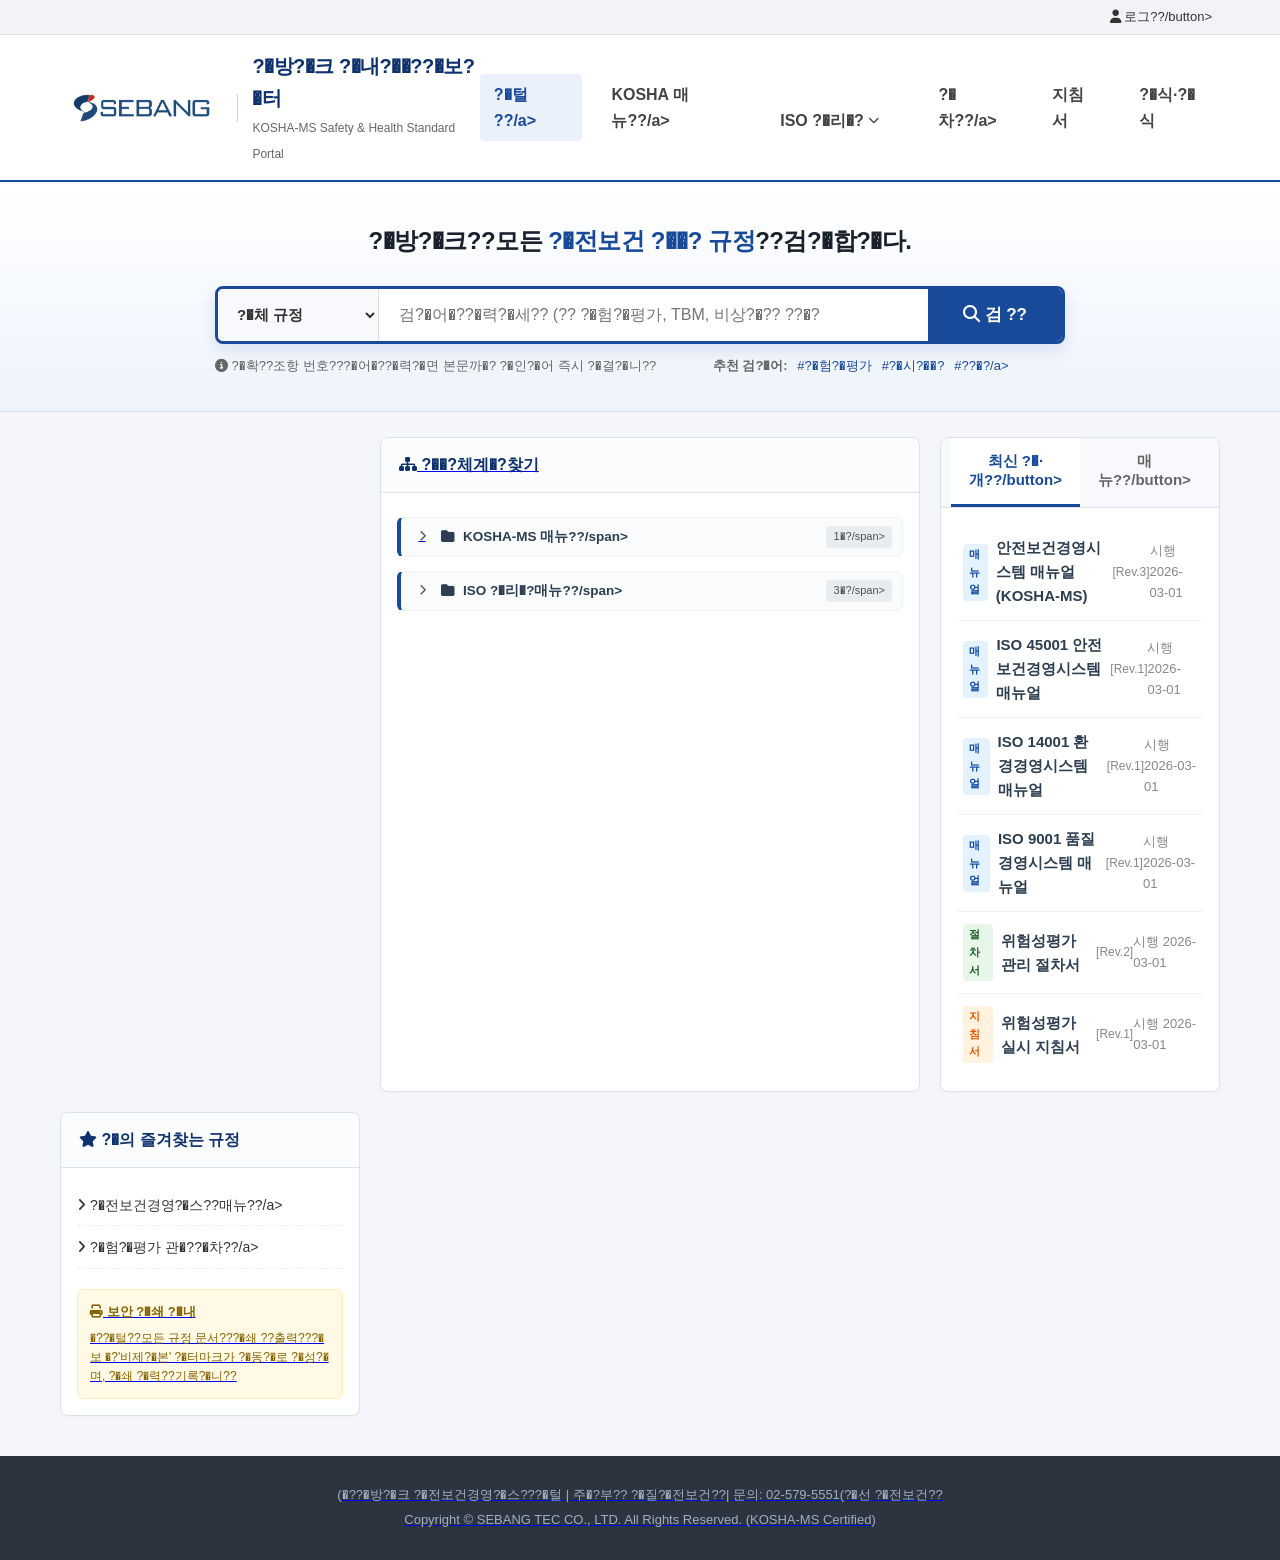
==== commit 358a593a: "feat: Add admin doc revision management tab and 4-step print sequence (Cover, Revision Table, Diff T" ====
--- a/index.html
+++ b/index.html
@@ -3,141 +3,137 @@
 <head>
   <meta charset="UTF-8">
   <meta name="viewport" content="width=device-width, initial-scale=1.0">
-  <title>세방테크 KOSHA-MS 사내 표준문서 센터</title>
+  <title>?�방?�크 KOSHA-MS ?�내 ?��?문서 ?�터</title>
   <link rel="stylesheet" href="css/main.css">
   <link rel="stylesheet" href="https://cdnjs.cloudflare.com/ajax/libs/font-awesome/6.4.0/css/all.min.css">
 </head>
 <body>
-  <!-- 상단 유틸리티 바 -->
+  <!-- ?�단 ?�틸리티 �?-->
   <header class="top-util-bar">
     <div class="util-container">
       <div class="util-left">
       </div>
       <div class="util-right" id="user-status-area">
-        <!-- JS로 로그인 상태 렌더링 -->
-        <button class="btn-text" onclick="openLoginModal()"><i class="fa-solid fa-user"></i> 로그인</button>
+        <!-- JS�?로그???�태 ?�더�?-->
+        <button class="btn-text" onclick="openLoginModal()"><i class="fa-solid fa-user"></i> 로그??/button>
       </div>
     </div>
   </header>
 
-  <!-- 메인 헤더 & 로고 -->
+  <!-- 메인 ?�더 & 로고 -->
   <div class="main-header">
     <div class="header-container">
       <div class="brand-area" onclick="location.href='index.html'">
         <img src="misc/logo.png" alt="SEBANG" class="brand-corp-logo">
         <div class="brand-divider"></div>
         <div class="brand-text">
-          <h1>세방테크 사내표준정보센터</h1>
+          <h1>?�방?�크 ?�내?��??�보?�터</h1>
           <span>KOSHA-MS Safety & Health Standard Portal</span>
         </div>
       </div>
       <nav class="main-nav">
-        <a href="index.html" class="active">포털 홈</a>
-        <a href="detail.html?id=MAN-KOSHA-01">KOSHA 매뉴얼</a>
-        <!-- ISO 시리즈 드롭다운 메뉴 -->
+        <a href="index.html" class="active">?�털 ??/a>
+        <a href="detail.html?id=MAN-KOSHA-01">KOSHA 매뉴??/a>
+        <!-- ISO ?�리�??�롭?�운 메뉴 -->
         <div class="nav-dropdown">
           <a href="javascript:void(0)" class="nav-dropdown-btn">
-            ISO 시리즈 <i class="fa-solid fa-chevron-down" style="font-size: 11px; margin-left: 4px;"></i>
+            ISO ?�리�?<i class="fa-solid fa-chevron-down" style="font-size: 11px; margin-left: 4px;"></i>
           </a>
           <div class="nav-dropdown-content">
             <a href="detail.html?id=MAN-ISO-45001">
-              <i class="fa-solid fa-shield-heart" style="color: #0284c7;"></i> ISO 45001 (안전) 매뉴얼
-            </a>
+              <i class="fa-solid fa-shield-heart" style="color: #0284c7;"></i> ISO 45001 (?�전) 매뉴??            </a>
             <a href="detail.html?id=MAN-ISO-14001">
-              <i class="fa-solid fa-leaf" style="color: #16a34a;"></i> ISO 14001 (환경) 매뉴얼
-            </a>
+              <i class="fa-solid fa-leaf" style="color: #16a34a;"></i> ISO 14001 (?�경) 매뉴??            </a>
             <a href="detail.html?id=MAN-ISO-9001">
-              <i class="fa-solid fa-award" style="color: #ea580c;"></i> ISO 9001 (품질) 매뉴얼
-            </a>
-          </div>
-        </div>
-        <a href="detail.html?id=PRC-KOSHA-01">절차서</a>
+              <i class="fa-solid fa-award" style="color: #ea580c;"></i> ISO 9001 (?�질) 매뉴??            </a>
+          </div>
+        </div>
+        <a href="detail.html?id=PRC-KOSHA-01">?�차??/a>
         <a href="detail.html?id=INS-KOSHA-01">지침서</a>
-        <a href="#" onclick="alert('서식 및 양식 관리 페이지 준비 중입니다.')">서식·양식</a>
+        <a href="#" onclick="alert('?�식 �??�식 관�??�이지 준�?중입?�다.')">?�식·?�식</a>
       </nav>
     </div>
   </div>
 
-  <!-- 검색 배너 구역 (국가법령정보센터 스타일) -->
+  <!-- 검??배너 구역 (�??법령?�보?�터 ?��??? -->
   <section class="hero-search-section">
     <div class="search-container">
-      <h2 class="search-title">세방테크의 모든 <strong>안전보건 표준 규정</strong>을 검색합니다.</h2>
+      <h2 class="search-title">?�방?�크??모든 <strong>?�전보건 ?��? 규정</strong>??검?�합?�다.</h2>
       
       <div class="search-box-wrapper">
         <div class="filter-select">
           <select id="search-category">
-            <option value="ALL">전체 규정</option>
-            <option value="MANUAL">매뉴얼</option>
-            <option value="PROCEDURE">절차서</option>
+            <option value="ALL">?�체 규정</option>
+            <option value="MANUAL">매뉴??/option>
+            <option value="PROCEDURE">?�차??/option>
             <option value="INSTRUCTION">지침서</option>
           </select>
         </div>
         <div class="search-input-area">
-          <input type="text" id="search-input" placeholder="검색어를 입력하세요. (예: 위험성평가, TBM, 비상대응, 제1조)" onkeydown="if(event.key==='Enter') executeSearch()">
+          <input type="text" id="search-input" placeholder="검?�어�??�력?�세?? (?? ?�험?�평가, TBM, 비상?�?? ??�?" onkeydown="if(event.key==='Enter') executeSearch()">
         </div>
         <button class="btn-search" onclick="executeSearch()">
-          <i class="fa-solid fa-magnifying-glass"></i> 검 색
-        </button>
+          <i class="fa-solid fa-magnifying-glass"></i> 검 ??        </button>
       </div>
 
       <div class="search-hint">
-        <span><i class="fa-solid fa-circle-info"></i> 정확한 조항 번호나 단어를 입력하면 본문까지 색인되어 즉시 연결됩니다.</span>
+        <span><i class="fa-solid fa-circle-info"></i> ?�확??조항 번호???�어�??�력?�면 본문까�? ?�인?�어 즉시 ?�결?�니??</span>
         <span class="hot-keywords">
-          <strong>추천 검색어:</strong>
-          <a href="javascript:void(0)" onclick="quickSearch('위험성평가')">#위험성평가</a>
-          <a href="javascript:void(0)" onclick="quickSearch('상시평가')">#상시평가</a>
-          <a href="javascript:void(0)" onclick="quickSearch('제1조')">#제1조</a>
+          <strong>추천 검?�어:</strong>
+          <a href="javascript:void(0)" onclick="quickSearch('?�험?�평가')">#?�험?�평가</a>
+          <a href="javascript:void(0)" onclick="quickSearch('?�시?��?')">#?�시?��?</a>
+          <a href="javascript:void(0)" onclick="quickSearch('??�?)">#??�?/a>
         </span>
       </div>
     </div>
   </section>
 
-  <!-- 본문 컨텐츠 영역 -->
+  <!-- 본문 컨텐�??�역 -->
   <main class="portal-main">
     <div class="grid-container">
-      <!-- 좌측: 분야별/체계별 탐색 -->
+      <!-- 좌측: 분야�?체계�??�색 -->
       <section class="card category-card">
         <div class="card-header">
-          <h3><i class="fa-solid fa-sitemap"></i> 표준체계별 찾기</h3>
+          <h3><i class="fa-solid fa-sitemap"></i> ?��?체계�?찾기</h3>
         </div>
         <div class="card-body">
           <div class="tree-category-list" id="tree-category-list">
-            <!-- 1단계: KOSHA-MS 매뉴얼 (기본 접힘) -->
+            <!-- 1?�계: KOSHA-MS 매뉴??(기본 ?�힘) -->
             <div class="foldable-group">
               <div class="cat-row level-1">
-                <button type="button" class="btn-toggle" onclick="toggleFolder(this)" title="하위 규정 펼치기/접기">
+                <button type="button" class="btn-toggle" onclick="toggleFolder(this)" title="?�위 규정 ?�치�??�기">
                   <i class="fa-solid fa-chevron-right"></i>
                 </button>
                 <a href="detail.html?id=MAN-KOSHA-01" class="cat-link">
                   <i class="fa-solid fa-folder folder-icon"></i>
-                  <span class="cat-title">KOSHA-MS 매뉴얼</span>
+                  <span class="cat-title">KOSHA-MS 매뉴??/span>
                 </a>
-                <span class="count-badge">1건</span>
+                <span class="count-badge">1�?/span>
               </div>
 
-              <!-- 하위 절차서 컨테이너 (기본 접힘: display:none) -->
+              <!-- ?�위 ?�차??컨테?�너 (기본 ?�힘: display:none) -->
               <div class="sub-tree-container" style="display: none;">
-                <!-- 2단계: 위험성평가 관리 절차서 -->
+                <!-- 2?�계: ?�험?�평가 관�??�차??-->
                 <div class="foldable-group">
                   <div class="cat-row level-2">
-                    <button type="button" class="btn-toggle" onclick="toggleFolder(this)" title="하위 지침서 펼치기/접기">
+                    <button type="button" class="btn-toggle" onclick="toggleFolder(this)" title="?�위 지침서 ?�치�??�기">
                       <i class="fa-solid fa-chevron-right"></i>
                     </button>
                     <a href="detail.html?id=PRC-KOSHA-01" class="cat-link">
                       <i class="fa-solid fa-file-lines"></i>
-                      <span class="cat-title">위험성평가 관리 절차서</span>
+                      <span class="cat-title">?�험?�평가 관�??�차??/span>
                     </a>
                     <span class="count-badge">ST-PR-001</span>
                   </div>
 
-                  <!-- 하위 지침서 컨테이너 (기본 접힘: display:none) -->
+                  <!-- ?�위 지침서 컨테?�너 (기본 ?�힘: display:none) -->
                   <div class="sub-tree-container" style="display: none;">
-                    <!-- 3단계: 위험성평가 실시 지침서 -->
+                    <!-- 3?�계: ?�험?�평가 ?�시 지침서 -->
                     <div class="cat-row level-3">
                       <span class="tree-leaf-spacer"></span>
                       <a href="detail.html?id=INS-KOSHA-01" class="cat-link">
                         <i class="fa-solid fa-file-code"></i>
-                        <span class="cat-title">위험성평가 실시 지침서</span>
+                        <span class="cat-title">?�험?�평가 ?�시 지침서</span>
                       </a>
                       <span class="count-badge">ST-IN-001</span>
                     </div>
@@ -146,47 +142,47 @@
               </div>
             </div>
 
-            <!-- 1단계: ISO 국제표준 시리즈 매뉴얼 (기본 접힘) -->
+            <!-- 1?�계: ISO �?��?��? ?�리�?매뉴??(기본 ?�힘) -->
             <div class="foldable-group" style="margin-top: 6px;">
               <div class="cat-row level-1">
-                <button type="button" class="btn-toggle" onclick="toggleFolder(this)" title="하위 규정 펼치기/접기">
+                <button type="button" class="btn-toggle" onclick="toggleFolder(this)" title="?�위 규정 ?�치�??�기">
                   <i class="fa-solid fa-chevron-right"></i>
                 </button>
                 <a href="javascript:void(0)" class="cat-link" onclick="toggleFolder(this.previousElementSibling)">
                   <i class="fa-solid fa-folder folder-icon"></i>
-                  <span class="cat-title">ISO 시리즈 매뉴얼</span>
+                  <span class="cat-title">ISO ?�리�?매뉴??/span>
                 </a>
-                <span class="count-badge">3건</span>
+                <span class="count-badge">3�?/span>
               </div>
 
-              <!-- 하위 ISO 매뉴얼 목록 (기본 접힘: display:none) -->
+              <!-- ?�위 ISO 매뉴??목록 (기본 ?�힘: display:none) -->
               <div class="sub-tree-container" style="display: none;">
-                <!-- ISO 45001 (안전) -->
+                <!-- ISO 45001 (?�전) -->
                 <div class="cat-row level-2">
                   <span class="tree-leaf-spacer"></span>
                   <a href="detail.html?id=MAN-ISO-45001" class="cat-link">
                     <i class="fa-solid fa-shield-heart" style="color: #0284c7;"></i>
-                    <span class="cat-title">ISO 45001 (안전보건) 매뉴얼</span>
+                    <span class="cat-title">ISO 45001 (?�전보건) 매뉴??/span>
                   </a>
                   <span class="count-badge">ST-ISO-45001</span>
                 </div>
 
-                <!-- ISO 14001 (환경) -->
+                <!-- ISO 14001 (?�경) -->
                 <div class="cat-row level-2">
                   <span class="tree-leaf-spacer"></span>
                   <a href="detail.html?id=MAN-ISO-14001" class="cat-link">
                     <i class="fa-solid fa-leaf" style="color: #16a34a;"></i>
-                    <span class="cat-title">ISO 14001 (환경경영) 매뉴얼</span>
+                    <span class="cat-title">ISO 14001 (?�경경영) 매뉴??/span>
                   </a>
                   <span class="count-badge">ST-ISO-14001</span>
                 </div>
 
-                <!-- ISO 9001 (품질) -->
+                <!-- ISO 9001 (?�질) -->
                 <div class="cat-row level-2">
                   <span class="tree-leaf-spacer"></span>
                   <a href="detail.html?id=MAN-ISO-9001" class="cat-link">
                     <i class="fa-solid fa-award" style="color: #ea580c;"></i>
-                    <span class="cat-title">ISO 9001 (품질경영) 매뉴얼</span>
+                    <span class="cat-title">ISO 9001 (?�질경영) 매뉴??/span>
                   </a>
                   <span class="count-badge">ST-ISO-9001</span>
                 </div>
@@ -196,74 +192,74 @@
         </div>
       </section>
 
-      <!-- 중앙: 최신 제·개정 규정 탭 (법령센터 스타일) -->
+      <!-- 중앙: 최신 ?�·개??규정 ??(법령?�터 ?��??? -->
       <section class="card recent-card">
         <div class="card-header tab-header">
           <div class="tabs">
-            <button class="tab-btn active" onclick="switchTab('recent')">최신 제·개정</button>
-            <button class="tab-btn" onclick="switchTab('manual')">매뉴얼</button>
-            <button class="tab-btn" onclick="switchTab('procedure')">절차서</button>
+            <button class="tab-btn active" onclick="switchTab('recent')">최신 ?�·개??/button>
+            <button class="tab-btn" onclick="switchTab('manual')">매뉴??/button>
+            <button class="tab-btn" onclick="switchTab('procedure')">?�차??/button>
           </div>
           <span class="today-date" id="current-date-badge"></span>
         </div>
         <div class="card-body">
           <ul class="recent-list" id="recent-doc-list">
-            <!-- JS로 렌더링 -->
+            <!-- JS�??�더�?-->
           </ul>
         </div>
       </section>
 
-      <!-- 우측: 빠른 액션 및 실시간/즐겨찾기 -->
+      <!-- ?�측: 빠른 ?�션 �??�시�?즐겨찾기 -->
       <section class="card side-widget-card">
         <div class="card-header">
-          <h3><i class="fa-solid fa-star"></i> 나의 즐겨찾는 규정</h3>
+          <h3><i class="fa-solid fa-star"></i> ?�의 즐겨찾는 규정</h3>
         </div>
         <div class="card-body">
           <ul class="bookmark-list" id="bookmark-list">
-            <li><a href="detail.html?id=MAN-KOSHA-01"><i class="fa-solid fa-angle-right"></i> 안전보건경영시스템 매뉴얼</a></li>
-            <li><a href="detail.html?id=PRC-KOSHA-01"><i class="fa-solid fa-angle-right"></i> 위험성평가 관리 절차서</a></li>
+            <li><a href="detail.html?id=MAN-KOSHA-01"><i class="fa-solid fa-angle-right"></i> ?�전보건경영?�스??매뉴??/a></li>
+            <li><a href="detail.html?id=PRC-KOSHA-01"><i class="fa-solid fa-angle-right"></i> ?�험?�평가 관�??�차??/a></li>
           </ul>
           <div class="quick-notice-box">
-            <h4><i class="fa-solid fa-print"></i> 보안 인쇄 안내</h4>
-            <p>본 포털의 모든 규정 문서는 인쇄 시 출력자 정보 및 '비제어본' 워터마크가 자동으로 합성되며, 인쇄 이력이 기록됩니다.</p>
+            <h4><i class="fa-solid fa-print"></i> 보안 ?�쇄 ?�내</h4>
+            <p>�??�털??모든 규정 문서???�쇄 ??출력???�보 �?'비제?�본' ?�터마크가 ?�동?�로 ?�성?�며, ?�쇄 ?�력??기록?�니??</p>
           </div>
         </div>
       </section>
     </div>
   </main>
 
-  <!-- 푸터 -->
+  <!-- ?�터 -->
   <footer class="portal-footer">
     <div class="footer-container">
-      <p>(주)세방테크 안전보건경영시스템 포털 | 주관부서: 품질안전보건실 | 문의: 02-579-5551(내선 안전보건실)</p>
+      <p>(�??�방?�크 ?�전보건경영?�스???�털 | 주�?부?? ?�질?�전보건??| 문의: 02-579-5551(?�선 ?�전보건??</p>
       <p class="copyright">Copyright &copy; SEBANG TEC CO., LTD. All Rights Reserved. (KOSHA-MS Certified)</p>
     </div>
   </footer>
 
-  <!-- 로그인 모달 (GAS 이메일 OTP) -->
+  <!-- 로그??모달 (GAS ?�메??OTP) -->
   <div id="login-modal" class="modal-backdrop" style="display:none;">
     <div class="modal-dialog">
       <div class="modal-header">
-        <h3><i class="fa-solid fa-lock"></i> 사내 이메일 OTP 로그인</h3>
+        <h3><i class="fa-solid fa-lock"></i> ?�내 ?�메??OTP 로그??/h3>
         <button class="btn-close" onclick="closeLoginModal()">&times;</button>
       </div>
       <div class="modal-body">
-        <p class="login-desc">세방테크 사내 이메일(<strong>@sebangtec.com</strong>)로 일회용 인증번호(OTP)를 발송하여 본인 인증을 진행합니다.</p>
+        <p class="login-desc">?�방?�크 ?�내 ?�메??<strong>@sebangtec.com</strong>)�??�회???�증번호(OTP)�?발송?�여 본인 ?�증??진행?�니??</p>
         
         <div class="form-group" id="group-email">
-          <label for="login-email">사내 이메일</label>
+          <label for="login-email">?�내 ?�메??/label>
           <div class="input-with-btn">
-            <input type="email" id="login-email" placeholder="예: hong@sebangtec.com" onkeydown="if(event.key==='Enter') sendOtp()">
+            <input type="email" id="login-email" placeholder="?? hong@sebangtec.com" onkeydown="if(event.key==='Enter') sendOtp()">
             <button class="btn-action" id="btn-send-otp" onclick="sendOtp()">OTP 발송</button>
           </div>
-          <small class="text-muted">* sebangtec.com 도메인만 인증이 허용됩니다.</small>
+          <small class="text-muted">* sebangtec.com ?�메?�만 ?�증???�용?�니??</small>
         </div>
 
         <div class="form-group" id="group-otp" style="display:none; margin-top: 15px;">
-          <label for="login-otp">인증번호 (6자리)</label>
+          <label for="login-otp">?�증번호 (6?�리)</label>
           <div class="input-with-btn">
-            <input type="text" id="login-otp" maxlength="6" placeholder="인증번호 6자리 입력" onkeydown="if(event.key==='Enter') verifyOtp()">
-            <button class="btn-primary" id="btn-verify-otp" onclick="verifyOtp()">인증 완료</button>
+            <input type="text" id="login-otp" maxlength="6" placeholder="?�증번호 6?�리 ?�력" onkeydown="if(event.key==='Enter') verifyOtp()">
+            <button class="btn-primary" id="btn-verify-otp" onclick="verifyOtp()">?�증 ?�료</button>
           </div>
           <div id="otp-status-msg" class="otp-alert"></div>
         </div>
@@ -271,42 +267,87 @@
     </div>
   </div>
 
-  <!-- 관리자 권한 관리 모달 -->
-  <div id="admin-modal" class="modal-backdrop" style="display:none;">
-    <div class="modal-dialog">
+  <!-- 관리자 ?�정 종합 모달 (규정 ?�·개??관�?& 계정 관�? -->
+  <div id="admin-modal" class="modal-backdrop" style="display:none; z-index:10008;">
+    <div class="modal-dialog modal-lg" style="max-width: 780px;">
       <div class="modal-header">
-        <h3><i class="fa-solid fa-user-shield"></i> 관리자 권한 계정 관리</h3>
+        <h3><i class="fa-solid fa-sliders"></i> 관리자 종합 ?�정</h3>
         <button class="btn-close" onclick="closeAdminModal()">&times;</button>
       </div>
-      <div class="modal-body">
-        <p class="admin-desc">문서의 제·개정 및 웹 에디터 편집 권한을 가진 사내 이메일 목록입니다.</p>
-        <div class="input-with-btn" style="margin-bottom: 15px;">
-          <input type="email" id="new-admin-email" placeholder="추가할 관리자 이메일 (예: test@sebangtec.com)">
-          <button class="btn-primary" onclick="addAdminEmail()">추가</button>
-        </div>
-        <ul class="admin-list" id="admin-email-list">
-          <!-- JS 렌더링 -->
-        </ul>
+      <div class="modal-body" style="padding: 16px 20px;">
+        
+        <!-- 관리자 ??메뉴 -->
+        <div class="admin-tab-bar" style="display:flex; gap:8px; border-bottom:2px solid #e2e8f0; margin-bottom:15px;">
+          <button type="button" class="admin-tab-btn active" id="tab-btn-docs" onclick="switchAdminTab('docs')" style="padding:8px 16px; border:none; background:none; font-size:14px; font-weight:700; color:var(--primary); border-bottom:2px solid var(--primary); cursor:pointer; margin-bottom:-2px;">
+            <i class="fa-solid fa-book-bookmark"></i> ?�내 ?��? 규정 ?�·개??관�?          </button>
+          <button type="button" class="admin-tab-btn" id="tab-btn-accounts" onclick="switchAdminTab('accounts')" style="padding:8px 16px; border:none; background:none; font-size:14px; font-weight:600; color:#64748b; cursor:pointer; margin-bottom:-2px;">
+            <i class="fa-solid fa-user-shield"></i> 관리자 계정 권한 관�?          </button>
+        </div>
+
+        <!-- ??1: ?��? 규정 ?�·개??관�?(매뉴?? ?�차?? 지침서 ?�택 �??�정) -->
+        <div id="admin-tab-pane-docs">
+          <div style="display:flex; justify-content:space-between; align-items:center; margin-bottom:12px;">
+            <p class="admin-desc" style="margin:0;">?�·개??�?본문 ?�집??진행???�내 ?��? 규정???�택??주십?�오.</p>
+            <div style="display:flex; gap:6px;">
+              <select id="admin-filter-category" onchange="renderAdminDocList()" style="height:32px; padding:2px 8px; border:1px solid #cbd5e1; border-radius:4px; font-size:12.5px;">
+                <option value="ALL">?�체 규정</option>
+                <option value="MANUAL">매뉴??/option>
+                <option value="PROCEDURE">?�차??/option>
+                <option value="INSTRUCTION">지침서</option>
+              </select>
+            </div>
+          </div>
+          <div class="admin-doc-table-container" style="border:1px solid #e2e8f0; border-radius:6px; max-height:360px; overflow-y:auto;">
+            <table class="admin-doc-table" style="width:100%; border-collapse:collapse; font-size:13px;">
+              <thead style="background-color:#f8fafc; position:sticky; top:0; z-index:2; border-bottom:1px solid #cbd5e1;">
+                <tr>
+                  <th style="padding:9px 12px; text-align:left;">구분</th>
+                  <th style="padding:9px 12px; text-align:left;">문서번호</th>
+                  <th style="padding:9px 12px; text-align:left;">규정 명칭</th>
+                  <th style="padding:9px 12px; text-align:center;">?�재 버전</th>
+                  <th style="padding:9px 12px; text-align:center;">?�행?�자</th>
+                  <th style="padding:9px 12px; text-align:center;">?�집/개정</th>
+                </tr>
+              </thead>
+              <tbody id="admin-doc-list-tbody">
+                <!-- JS ?�더�?-->
+              </tbody>
+            </table>
+          </div>
+        </div>
+
+        <!-- ??2: 관리자 권한 계정 관�?-->
+        <div id="admin-tab-pane-accounts" style="display:none;">
+          <p class="admin-desc">문서???�·개??�????�디???�집 권한??가�??�내 ?�메??목록?�니??</p>
+          <div class="input-with-btn" style="margin-bottom: 15px;">
+            <input type="email" id="new-admin-email" placeholder="추�???관리자 ?�메??(?? test@sebangtec.com)">
+            <button class="btn-primary" onclick="addAdminEmail()">추�?</button>
+          </div>
+          <ul class="admin-list" id="admin-email-list">
+            <!-- JS ?�더�?-->
+          </ul>
+        </div>
+
       </div>
     </div>
   </div>
 
-  <!-- 사이트 초기 접속 비밀번호(Gatekeeper) 모달 (GAS 연동) -->
+  <!-- ?�이??초기 ?�속 비�?번호(Gatekeeper) 모달 (GAS ?�동) -->
   <div id="gate-modal" class="gate-overlay" style="display:none;">
     <div class="gate-card">
       <img src="misc/logo.png" alt="SEBANG" class="gate-corp-logo">
       <div class="gate-icon">
         <i class="fa-solid fa-shield-halved"></i>
       </div>
-      <h2>세방테크 사내표준정보센터</h2>
-      <p class="gate-sub">KOSHA-MS 보안 포털 접속 인증</p>
+      <h2>?�방?�크 ?�내?��??�보?�터</h2>
+      <p class="gate-sub">KOSHA-MS 보안 ?�털 ?�속 ?�증</p>
       <div class="gate-desc">
-        본 포털은 사내 임직원 전용 시스템입니다.<br>
-        보안 관리자에 의해 지정된 <strong>접속 비밀번호</strong>를 입력해 주십시오.
+        �??�털?� ?�내 ?�직???�용 ?�스?�입?�다.<br>
+        보안 관리자???�해 지?�된 <strong>?�속 비�?번호</strong>�??�력??주십?�오.
       </div>
       
       <div class="gate-input-box">
-        <input type="password" id="gate-password" placeholder="접속 비밀번호 입력" onkeydown="if(event.key==='Enter') submitGatePassword()">
+        <input type="password" id="gate-password" placeholder="?�속 비�?번호 ?�력" onkeydown="if(event.key==='Enter') submitGatePassword()">
         <button type="button" class="btn-gate-submit" onclick="submitGatePassword()">
           <i class="fa-solid fa-arrow-right"></i>
         </button>
@@ -314,12 +355,12 @@
       <div id="gate-error-msg" class="gate-error"></div>
       
       <div class="gate-footer">
-        <small><i class="fa-solid fa-lock"></i> Google Apps Script (sebangtec_hse) 연동 보안 시스템</small>
+        <small><i class="fa-solid fa-lock"></i> Google Apps Script (sebangtec_hse) ?�동 보안 ?�스??/small>
       </div>
     </div>
   </div>
 
-  <!-- 스크립트 로드 -->
+  <!-- ?�크립트 로드 -->
   <script src="js/api.js"></script>
   <script src="js/auth.js"></script>
   <script src="js/main.js"></script>
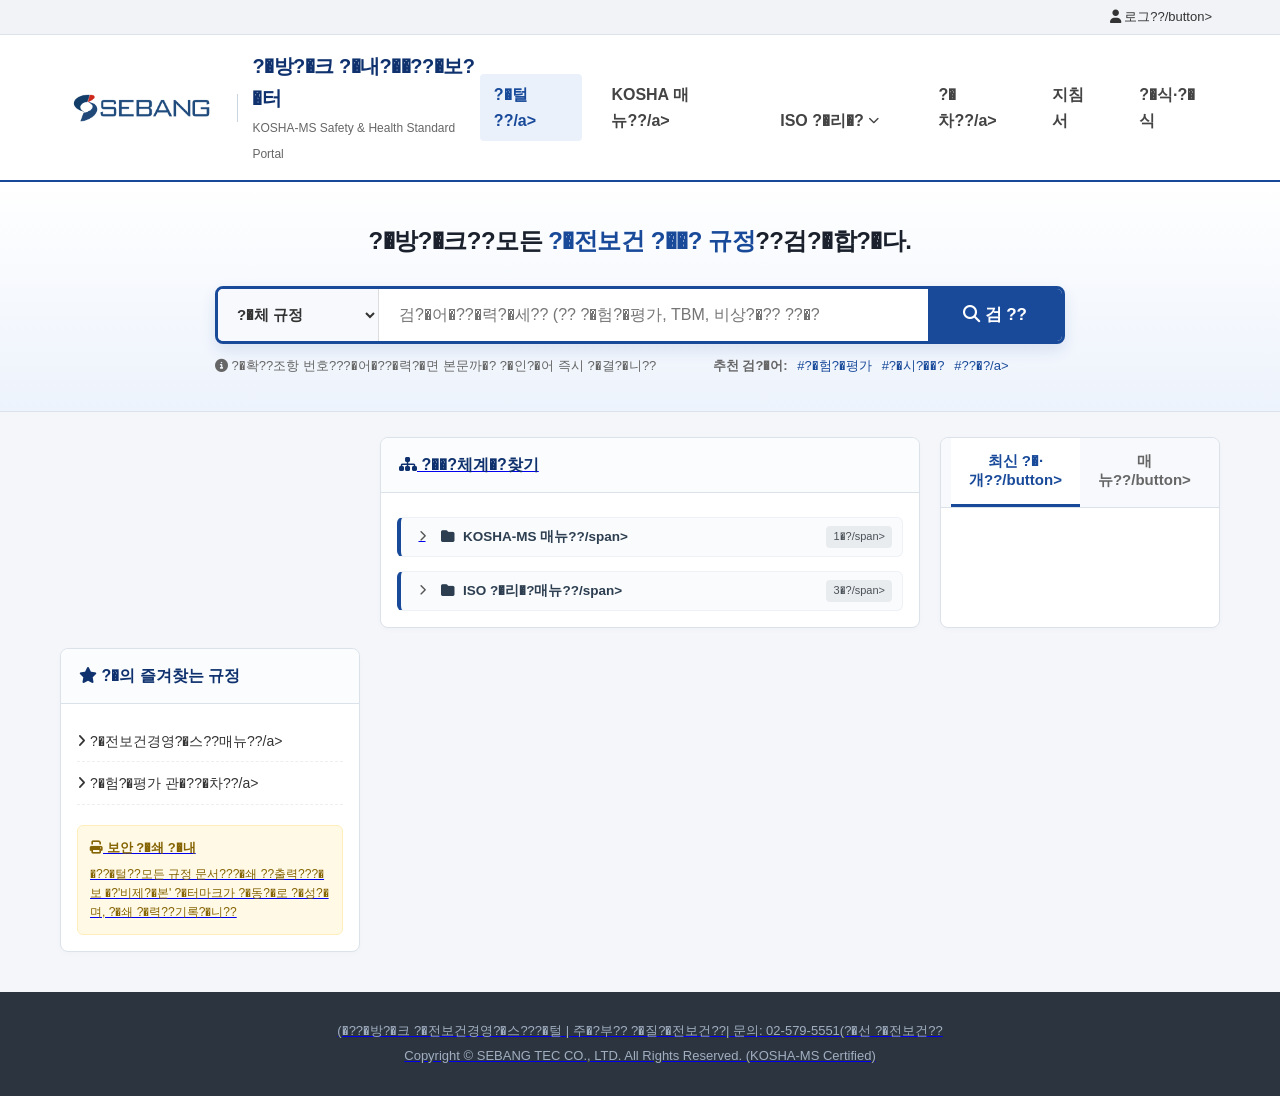
==== commit 892a0fbf: "feat: Parse 2026 site excel to JSON and implement site manager add/remove in admin modal" ====
--- a/index.html
+++ b/index.html
@@ -280,6 +280,9 @@
         <div class="admin-tab-bar" style="display:flex; gap:8px; border-bottom:2px solid #e2e8f0; margin-bottom:15px;">
           <button type="button" class="admin-tab-btn active" id="tab-btn-docs" onclick="switchAdminTab('docs')" style="padding:8px 16px; border:none; background:none; font-size:14px; font-weight:700; color:var(--primary); border-bottom:2px solid var(--primary); cursor:pointer; margin-bottom:-2px;">
             <i class="fa-solid fa-book-bookmark"></i> ?�내 ?��? 규정 ?�·개??관�?          </button>
+          <button type="button" class="admin-tab-btn" id="tab-btn-sites" onclick="switchAdminTab('sites')" style="padding:8px 16px; border:none; background:none; font-size:14px; font-weight:600; color:#64748b; cursor:pointer; margin-bottom:-2px;">
+            <i class="fa-solid fa-helmet-safety"></i> ?�장 �??�장?�장 관�?(2026)
+          </button>
           <button type="button" class="admin-tab-btn" id="tab-btn-accounts" onclick="switchAdminTab('accounts')" style="padding:8px 16px; border:none; background:none; font-size:14px; font-weight:600; color:#64748b; cursor:pointer; margin-bottom:-2px;">
             <i class="fa-solid fa-user-shield"></i> 관리자 계정 권한 관�?          </button>
         </div>
@@ -316,7 +319,38 @@
           </div>
         </div>
 
-        <!-- ??2: 관리자 권한 계정 관�?-->
+        <!-- ??2: ?�장 �??�장?�장 관�?(2026 ?�장목록 기반) -->
+        <div id="admin-tab-pane-sites" style="display:none;">
+          <div style="display:flex; justify-content:space-between; align-items:center; margin-bottom:12px; gap:10px;">
+            <p class="admin-desc" style="margin:0;">?�내 2026?�도 ?�장 목록 �?�??�장�?<strong>?�장?�장(?�전책임??</strong> 배치 ?�황?�니?? ?�장??추�??�거????��?????�습?�다.</p>
+            <span id="site-count-badge" style="background:#e0f2fe; color:#0369a1; font-size:12px; font-weight:700; padding:3px 10px; border-radius:12px; white-space:nowrap;">?�장 로딩 �?..</span>
+          </div>
+          
+          <div style="margin-bottom: 12px; display:flex; gap:8px;">
+            <div style="position:relative; flex:1;">
+              <i class="fa-solid fa-magnifying-glass" style="position:absolute; left:10px; top:10px; color:#94a3b8; font-size:12px;"></i>
+              <input type="text" id="admin-site-search" placeholder="?�장�? ?�장코드, ?�는 ?�장?�장 ?�름 검??.." oninput="filterAdminSites()" style="width:100%; padding:7px 10px 7px 32px; border:1px solid #cbd5e1; border-radius:4px; font-size:13px; outline:none; box-sizing:border-box;">
+            </div>
+          </div>
+
+          <div class="admin-site-table-container" style="border:1px solid #e2e8f0; border-radius:6px; max-height:360px; overflow-y:auto;">
+            <table class="admin-site-table" style="width:100%; border-collapse:collapse; font-size:13px;">
+              <thead style="background-color:#f8fafc; position:sticky; top:0; z-index:2; border-bottom:1px solid #cbd5e1;">
+                <tr>
+                  <th style="padding:9px 12px; text-align:center; width:15%;">?�장코드</th>
+                  <th style="padding:9px 12px; text-align:left; width:45%;">?�장�?(공사�?</th>
+                  <th style="padding:9px 12px; text-align:left; width:22%;">배치???�장?�장</th>
+                  <th style="padding:9px 12px; text-align:center; width:18%;">?�장?�장 추�?</th>
+                </tr>
+              </thead>
+              <tbody id="admin-site-list-tbody">
+                <!-- JS ?�더�?-->
+              </tbody>
+            </table>
+          </div>
+        </div>
+
+        <!-- ??3: 관리자 권한 계정 관�?-->
         <div id="admin-tab-pane-accounts" style="display:none;">
           <p class="admin-desc">문서???�·개??�????�디???�집 권한??가�??�내 ?�메??목록?�니??</p>
           <div class="input-with-btn" style="margin-bottom: 15px;">
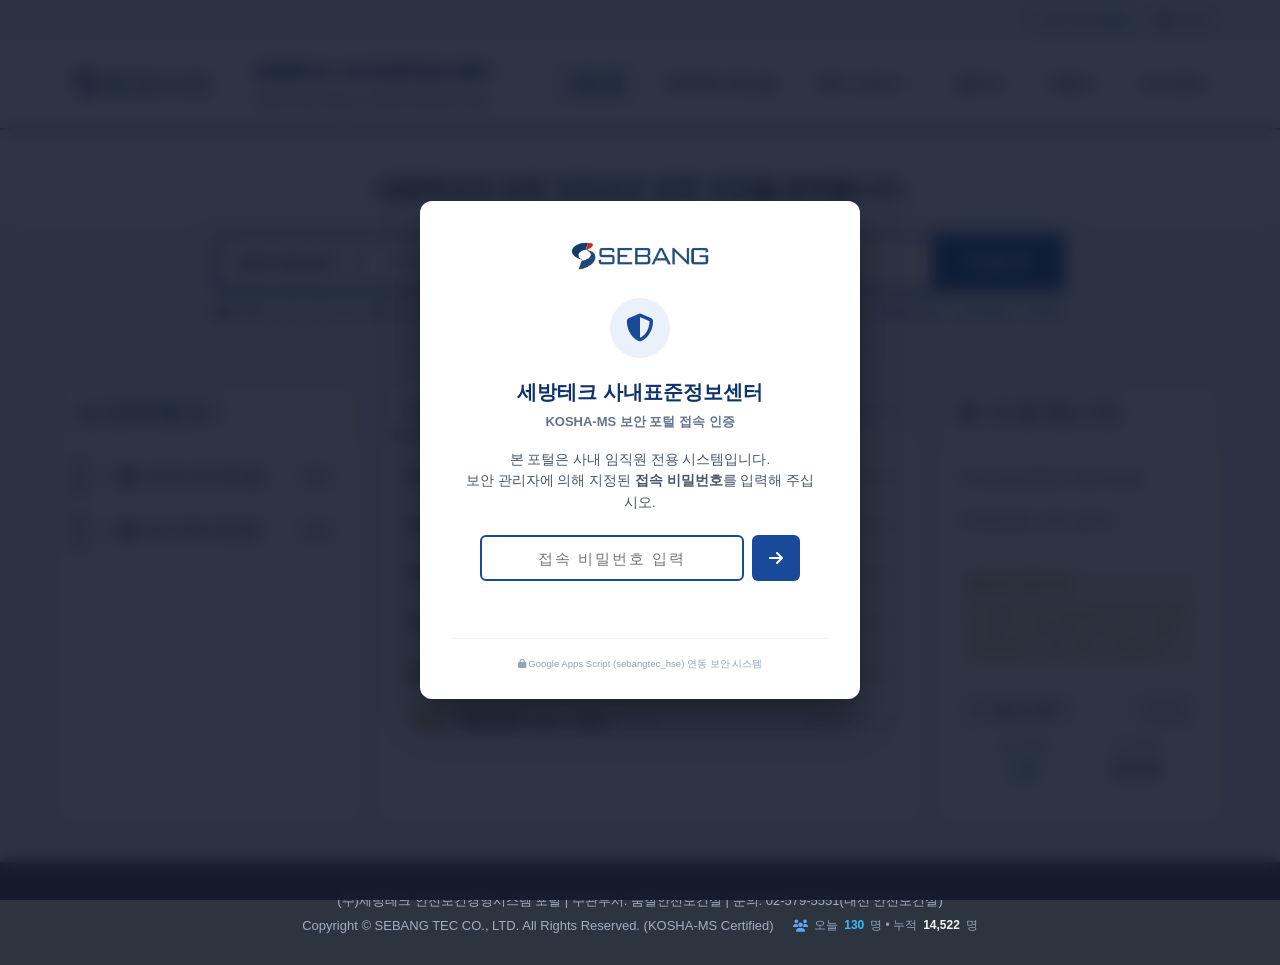
==== commit 9a30c100: "feat: KOSHA-MS 통합본.pdf 기반 매뉴얼 전문/세부번호 복원 및 표준서식/검색/서명 관리 기능 동기화" ====
--- a/index.html
+++ b/index.html
@@ -3,137 +3,190 @@
 <head>
   <meta charset="UTF-8">
   <meta name="viewport" content="width=device-width, initial-scale=1.0">
-  <title>?�방?�크 KOSHA-MS ?�내 ?��?문서 ?�터</title>
+  <title>세방테크 KOSHA-MS 사내 표준문서 센터</title>
   <link rel="stylesheet" href="css/main.css">
   <link rel="stylesheet" href="https://cdnjs.cloudflare.com/ajax/libs/font-awesome/6.4.0/css/all.min.css">
 </head>
 <body>
-  <!-- ?�단 ?�틸리티 �?-->
+  <!-- 상단 유틸리티 바 -->
   <header class="top-util-bar">
     <div class="util-container">
       <div class="util-left">
       </div>
       <div class="util-right" id="user-status-area">
-        <!-- JS�?로그???�태 ?�더�?-->
-        <button class="btn-text" onclick="openLoginModal()"><i class="fa-solid fa-user"></i> 로그??/button>
+        <!-- JS로 로그인 상태 렌더링 -->
+        <button class="btn-text" onclick="openLoginModal()"><i class="fa-solid fa-user"></i> 로그인</button>
       </div>
     </div>
   </header>
 
-  <!-- 메인 ?�더 & 로고 -->
+  <!-- 메인 헤더 & 로고 -->
   <div class="main-header">
     <div class="header-container">
       <div class="brand-area" onclick="location.href='index.html'">
         <img src="misc/logo.png" alt="SEBANG" class="brand-corp-logo">
         <div class="brand-divider"></div>
         <div class="brand-text">
-          <h1>?�방?�크 ?�내?��??�보?�터</h1>
+          <h1>세방테크 사내표준정보센터</h1>
           <span>KOSHA-MS Safety & Health Standard Portal</span>
         </div>
       </div>
       <nav class="main-nav">
-        <a href="index.html" class="active">?�털 ??/a>
-        <a href="detail.html?id=MAN-KOSHA-01">KOSHA 매뉴??/a>
-        <!-- ISO ?�리�??�롭?�운 메뉴 -->
+        <a href="index.html" class="active">포털 홈</a>
+        <a href="detail.html?id=MAN-KOSHA-01">KOSHA 매뉴얼</a>
+        <!-- ISO 시리즈 드롭다운 메뉴 -->
         <div class="nav-dropdown">
           <a href="javascript:void(0)" class="nav-dropdown-btn">
-            ISO ?�리�?<i class="fa-solid fa-chevron-down" style="font-size: 11px; margin-left: 4px;"></i>
+            ISO 시리즈 <i class="fa-solid fa-chevron-down" style="font-size: 11px; margin-left: 4px;"></i>
           </a>
           <div class="nav-dropdown-content">
             <a href="detail.html?id=MAN-ISO-45001">
-              <i class="fa-solid fa-shield-heart" style="color: #0284c7;"></i> ISO 45001 (?�전) 매뉴??            </a>
+              <i class="fa-solid fa-shield-heart" style="color: #0284c7;"></i> ISO 45001 (안전) 매뉴얼
+            </a>
             <a href="detail.html?id=MAN-ISO-14001">
-              <i class="fa-solid fa-leaf" style="color: #16a34a;"></i> ISO 14001 (?�경) 매뉴??            </a>
+              <i class="fa-solid fa-leaf" style="color: #16a34a;"></i> ISO 14001 (환경) 매뉴얼
+            </a>
             <a href="detail.html?id=MAN-ISO-9001">
-              <i class="fa-solid fa-award" style="color: #ea580c;"></i> ISO 9001 (?�질) 매뉴??            </a>
-          </div>
-        </div>
-        <a href="detail.html?id=PRC-KOSHA-01">?�차??/a>
+              <i class="fa-solid fa-award" style="color: #ea580c;"></i> ISO 9001 (품질) 매뉴얼
+            </a>
+          </div>
+        </div>
+        <a href="detail.html?id=PRC-KOSHA-01">절차서</a>
         <a href="detail.html?id=INS-KOSHA-01">지침서</a>
-        <a href="#" onclick="alert('?�식 �??�식 관�??�이지 준�?중입?�다.')">?�식·?�식</a>
+        <a href="forms.html">서식·양식</a>
       </nav>
     </div>
   </div>
 
-  <!-- 검??배너 구역 (�??법령?�보?�터 ?��??? -->
+  <!-- 검색 배너 구역 (국가법령정보센터 스타일) -->
   <section class="hero-search-section">
     <div class="search-container">
-      <h2 class="search-title">?�방?�크??모든 <strong>?�전보건 ?��? 규정</strong>??검?�합?�다.</h2>
+      <h2 class="search-title">세방테크의 모든 <strong>안전보건 표준 규정</strong>을 검색합니다.</h2>
       
       <div class="search-box-wrapper">
         <div class="filter-select">
           <select id="search-category">
-            <option value="ALL">?�체 규정</option>
-            <option value="MANUAL">매뉴??/option>
-            <option value="PROCEDURE">?�차??/option>
+            <option value="ALL">전체 규정·양식</option>
+            <option value="MANUAL">매뉴얼</option>
+            <option value="PROCEDURE">절차서</option>
             <option value="INSTRUCTION">지침서</option>
+            <option value="FORM">양식·서식</option>
           </select>
         </div>
         <div class="search-input-area">
-          <input type="text" id="search-input" placeholder="검?�어�??�력?�세?? (?? ?�험?�평가, TBM, 비상?�?? ??�?" onkeydown="if(event.key==='Enter') executeSearch()">
+          <input type="text" id="search-input" placeholder="검색어를 입력하세요. (예: 위험성평가, TBM, 비상대응, 제1조)" onkeydown="if(event.key==='Enter') executeSearch()">
         </div>
         <button class="btn-search" onclick="executeSearch()">
-          <i class="fa-solid fa-magnifying-glass"></i> 검 ??        </button>
+          <i class="fa-solid fa-magnifying-glass"></i> 검 색
+        </button>
       </div>
 
       <div class="search-hint">
-        <span><i class="fa-solid fa-circle-info"></i> ?�확??조항 번호???�어�??�력?�면 본문까�? ?�인?�어 즉시 ?�결?�니??</span>
+        <span><i class="fa-solid fa-circle-info"></i> 정확한 조항 번호나 단어를 입력하면 본문까지 색인되어 즉시 연결됩니다.</span>
         <span class="hot-keywords">
-          <strong>추천 검?�어:</strong>
-          <a href="javascript:void(0)" onclick="quickSearch('?�험?�평가')">#?�험?�평가</a>
-          <a href="javascript:void(0)" onclick="quickSearch('?�시?��?')">#?�시?��?</a>
-          <a href="javascript:void(0)" onclick="quickSearch('??�?)">#??�?/a>
+          <strong>추천 검색어:</strong>
+          <a href="javascript:void(0)" onclick="quickSearch('위험성평가')">#위험성평가</a>
+          <a href="javascript:void(0)" onclick="quickSearch('상시평가')">#상시평가</a>
+          <a href="javascript:void(0)" onclick="quickSearch('제1조')">#제1조</a>
         </span>
       </div>
     </div>
   </section>
 
-  <!-- 본문 컨텐�??�역 -->
+  <!-- 통합 검색 결과 섹션 (10개 단위, 매뉴얼/절차서/지침서/양식 유사도순) -->
+  <section class="search-results-section" id="search-results-section" style="display: none;">
+    <div class="search-results-container">
+      <div class="search-results-header">
+        <div class="results-header-left">
+          <h3 class="results-title">
+            <i class="fa-solid fa-magnifying-glass"></i>
+            '<span id="results-keyword" class="highlight-kw"></span>' 검색 결과
+            <span class="results-total-badge" id="results-total-count">0건</span>
+          </h3>
+          <p class="results-subtitle">매뉴얼 ➔ 절차서 ➔ 지침서 ➔ 양식 순으로 관련도순 정렬된 10개 단위 결과입니다.</p>
+        </div>
+        <button class="btn-close-results" onclick="closeSearchResults()" title="검색 결과 닫기">
+          <i class="fa-solid fa-xmark"></i> 닫기
+        </button>
+      </div>
+
+      <!-- 카테고리 필터 탭 -->
+      <div class="search-filter-tabs" id="search-filter-tabs">
+        <button class="s-tab-btn active" data-cat="ALL" onclick="filterSearchCategory('ALL')">
+          전체 (<span id="count-all">0</span>)
+        </button>
+        <button class="s-tab-btn" data-cat="MANUAL" onclick="filterSearchCategory('MANUAL')">
+          <i class="fa-solid fa-book"></i> 매뉴얼 (<span id="count-manual">0</span>)
+        </button>
+        <button class="s-tab-btn" data-cat="PROCEDURE" onclick="filterSearchCategory('PROCEDURE')">
+          <i class="fa-solid fa-file-shield"></i> 절차서 (<span id="count-procedure">0</span>)
+        </button>
+        <button class="s-tab-btn" data-cat="INSTRUCTION" onclick="filterSearchCategory('INSTRUCTION')">
+          <i class="fa-solid fa-clipboard-check"></i> 지침서 (<span id="count-instruction">0</span>)
+        </button>
+        <button class="s-tab-btn" data-cat="FORM" onclick="filterSearchCategory('FORM')">
+          <i class="fa-solid fa-file-lines"></i> 양식·서식 (<span id="count-form">0</span>)
+        </button>
+      </div>
+
+      <!-- 검색 결과 카드 목록 -->
+      <div class="search-results-list" id="search-results-list">
+        <!-- 동적 렌더링 -->
+      </div>
+
+      <!-- 10개 단위 페이지네이션 바 -->
+      <div class="search-pagination" id="search-pagination" style="display: none;">
+        <!-- 동적 생성 -->
+      </div>
+    </div>
+  </section>
+
+  <!-- 본문 컨텐츠 영역 -->
   <main class="portal-main">
     <div class="grid-container">
-      <!-- 좌측: 분야�?체계�??�색 -->
+      <!-- 좌측: 분야별/체계별 탐색 -->
       <section class="card category-card">
         <div class="card-header">
-          <h3><i class="fa-solid fa-sitemap"></i> ?��?체계�?찾기</h3>
+          <h3><i class="fa-solid fa-sitemap"></i> 표준체계별 찾기</h3>
         </div>
         <div class="card-body">
           <div class="tree-category-list" id="tree-category-list">
-            <!-- 1?�계: KOSHA-MS 매뉴??(기본 ?�힘) -->
+            <!-- 1단계: KOSHA-MS 매뉴얼 (기본 접힘) -->
             <div class="foldable-group">
               <div class="cat-row level-1">
-                <button type="button" class="btn-toggle" onclick="toggleFolder(this)" title="?�위 규정 ?�치�??�기">
+                <button type="button" class="btn-toggle" onclick="toggleFolder(this)" title="하위 규정 펼치기/접기">
                   <i class="fa-solid fa-chevron-right"></i>
                 </button>
                 <a href="detail.html?id=MAN-KOSHA-01" class="cat-link">
                   <i class="fa-solid fa-folder folder-icon"></i>
-                  <span class="cat-title">KOSHA-MS 매뉴??/span>
+                  <span class="cat-title">KOSHA-MS 매뉴얼</span>
                 </a>
-                <span class="count-badge">1�?/span>
-              </div>
-
-              <!-- ?�위 ?�차??컨테?�너 (기본 ?�힘: display:none) -->
+                <span class="count-badge">1건</span>
+              </div>
+
+              <!-- 하위 절차서 컨테이너 (기본 접힘: display:none) -->
               <div class="sub-tree-container" style="display: none;">
-                <!-- 2?�계: ?�험?�평가 관�??�차??-->
+                <!-- 2단계: 위험성평가 관리 절차서 -->
                 <div class="foldable-group">
                   <div class="cat-row level-2">
-                    <button type="button" class="btn-toggle" onclick="toggleFolder(this)" title="?�위 지침서 ?�치�??�기">
+                    <button type="button" class="btn-toggle" onclick="toggleFolder(this)" title="하위 지침서 펼치기/접기">
                       <i class="fa-solid fa-chevron-right"></i>
                     </button>
                     <a href="detail.html?id=PRC-KOSHA-01" class="cat-link">
                       <i class="fa-solid fa-file-lines"></i>
-                      <span class="cat-title">?�험?�평가 관�??�차??/span>
+                      <span class="cat-title">위험성평가 관리 절차서</span>
                     </a>
                     <span class="count-badge">ST-PR-001</span>
                   </div>
 
-                  <!-- ?�위 지침서 컨테?�너 (기본 ?�힘: display:none) -->
+                  <!-- 하위 지침서 컨테이너 (기본 접힘: display:none) -->
                   <div class="sub-tree-container" style="display: none;">
-                    <!-- 3?�계: ?�험?�평가 ?�시 지침서 -->
+                    <!-- 3단계: 위험성평가 실시 지침서 -->
                     <div class="cat-row level-3">
                       <span class="tree-leaf-spacer"></span>
                       <a href="detail.html?id=INS-KOSHA-01" class="cat-link">
                         <i class="fa-solid fa-file-code"></i>
-                        <span class="cat-title">?�험?�평가 ?�시 지침서</span>
+                        <span class="cat-title">위험성평가 실시 지침서</span>
                       </a>
                       <span class="count-badge">ST-IN-001</span>
                     </div>
@@ -142,47 +195,47 @@
               </div>
             </div>
 
-            <!-- 1?�계: ISO �?��?��? ?�리�?매뉴??(기본 ?�힘) -->
+            <!-- 1단계: ISO 국제표준 시리즈 매뉴얼 (기본 접힘) -->
             <div class="foldable-group" style="margin-top: 6px;">
               <div class="cat-row level-1">
-                <button type="button" class="btn-toggle" onclick="toggleFolder(this)" title="?�위 규정 ?�치�??�기">
+                <button type="button" class="btn-toggle" onclick="toggleFolder(this)" title="하위 규정 펼치기/접기">
                   <i class="fa-solid fa-chevron-right"></i>
                 </button>
                 <a href="javascript:void(0)" class="cat-link" onclick="toggleFolder(this.previousElementSibling)">
                   <i class="fa-solid fa-folder folder-icon"></i>
-                  <span class="cat-title">ISO ?�리�?매뉴??/span>
+                  <span class="cat-title">ISO 시리즈 매뉴얼</span>
                 </a>
-                <span class="count-badge">3�?/span>
-              </div>
-
-              <!-- ?�위 ISO 매뉴??목록 (기본 ?�힘: display:none) -->
+                <span class="count-badge">3건</span>
+              </div>
+
+              <!-- 하위 ISO 매뉴얼 목록 (기본 접힘: display:none) -->
               <div class="sub-tree-container" style="display: none;">
-                <!-- ISO 45001 (?�전) -->
+                <!-- ISO 45001 (안전) -->
                 <div class="cat-row level-2">
                   <span class="tree-leaf-spacer"></span>
                   <a href="detail.html?id=MAN-ISO-45001" class="cat-link">
                     <i class="fa-solid fa-shield-heart" style="color: #0284c7;"></i>
-                    <span class="cat-title">ISO 45001 (?�전보건) 매뉴??/span>
+                    <span class="cat-title">ISO 45001 (안전보건) 매뉴얼</span>
                   </a>
                   <span class="count-badge">ST-ISO-45001</span>
                 </div>
 
-                <!-- ISO 14001 (?�경) -->
+                <!-- ISO 14001 (환경) -->
                 <div class="cat-row level-2">
                   <span class="tree-leaf-spacer"></span>
                   <a href="detail.html?id=MAN-ISO-14001" class="cat-link">
                     <i class="fa-solid fa-leaf" style="color: #16a34a;"></i>
-                    <span class="cat-title">ISO 14001 (?�경경영) 매뉴??/span>
+                    <span class="cat-title">ISO 14001 (환경경영) 매뉴얼</span>
                   </a>
                   <span class="count-badge">ST-ISO-14001</span>
                 </div>
 
-                <!-- ISO 9001 (?�질) -->
+                <!-- ISO 9001 (품질) -->
                 <div class="cat-row level-2">
                   <span class="tree-leaf-spacer"></span>
                   <a href="detail.html?id=MAN-ISO-9001" class="cat-link">
                     <i class="fa-solid fa-award" style="color: #ea580c;"></i>
-                    <span class="cat-title">ISO 9001 (?�질경영) 매뉴??/span>
+                    <span class="cat-title">ISO 9001 (품질경영) 매뉴얼</span>
                   </a>
                   <span class="count-badge">ST-ISO-9001</span>
                 </div>
@@ -192,74 +245,98 @@
         </div>
       </section>
 
-      <!-- 중앙: 최신 ?�·개??규정 ??(법령?�터 ?��??? -->
+      <!-- 중앙: 최신 제·개정 규정 탭 (법령센터 스타일) -->
       <section class="card recent-card">
         <div class="card-header tab-header">
           <div class="tabs">
-            <button class="tab-btn active" onclick="switchTab('recent')">최신 ?�·개??/button>
-            <button class="tab-btn" onclick="switchTab('manual')">매뉴??/button>
-            <button class="tab-btn" onclick="switchTab('procedure')">?�차??/button>
+            <button class="tab-btn active" onclick="switchTab('recent')">최신 제·개정</button>
+            <button class="tab-btn" onclick="switchTab('manual')">매뉴얼</button>
+            <button class="tab-btn" onclick="switchTab('procedure')">절차서</button>
           </div>
           <span class="today-date" id="current-date-badge"></span>
         </div>
         <div class="card-body">
           <ul class="recent-list" id="recent-doc-list">
-            <!-- JS�??�더�?-->
+            <!-- JS로 렌더링 -->
           </ul>
         </div>
       </section>
 
-      <!-- ?�측: 빠른 ?�션 �??�시�?즐겨찾기 -->
+      <!-- 우측: 빠른 액션 및 실시간/즐겨찾기 -->
       <section class="card side-widget-card">
         <div class="card-header">
-          <h3><i class="fa-solid fa-star"></i> ?�의 즐겨찾는 규정</h3>
+          <h3><i class="fa-solid fa-star"></i> 나의 즐겨찾는 규정</h3>
         </div>
         <div class="card-body">
           <ul class="bookmark-list" id="bookmark-list">
-            <li><a href="detail.html?id=MAN-KOSHA-01"><i class="fa-solid fa-angle-right"></i> ?�전보건경영?�스??매뉴??/a></li>
-            <li><a href="detail.html?id=PRC-KOSHA-01"><i class="fa-solid fa-angle-right"></i> ?�험?�평가 관�??�차??/a></li>
+            <li><a href="detail.html?id=MAN-KOSHA-01"><i class="fa-solid fa-angle-right"></i> 안전보건경영시스템 매뉴얼</a></li>
+            <li><a href="detail.html?id=PRC-KOSHA-01"><i class="fa-solid fa-angle-right"></i> 위험성평가 관리 절차서</a></li>
           </ul>
           <div class="quick-notice-box">
-            <h4><i class="fa-solid fa-print"></i> 보안 ?�쇄 ?�내</h4>
-            <p>�??�털??모든 규정 문서???�쇄 ??출력???�보 �?'비제?�본' ?�터마크가 ?�동?�로 ?�성?�며, ?�쇄 ?�력??기록?�니??</p>
+            <h4><i class="fa-solid fa-print"></i> 보안 인쇄 안내</h4>
+            <p>본 포털의 모든 규정 문서는 인쇄 시 출력자 정보 및 '비제어본' 워터마크가 자동으로 합성되며, 인쇄 이력이 기록됩니다.</p>
+          </div>
+
+          <!-- 방문자 통계 카운터 위젯 -->
+          <div class="visitor-counter-box" style="margin-top: 14px; padding: 12px 14px; background: #f8fafc; border: 1px solid #e2e8f0; border-radius: 8px;">
+            <div style="display: flex; align-items: center; justify-content: space-between; margin-bottom: 8px;">
+              <span style="font-size: 13px; font-weight: 600; color: #334155; display: flex; align-items: center; gap: 6px;">
+                <i class="fa-solid fa-chart-line" style="color: #0284c7;"></i> 방문자 통계
+              </span>
+              <span style="font-size: 11px; color: #64748b; background: #e2e8f0; padding: 2px 6px; border-radius: 4px; font-weight: 500;">실시간</span>
+            </div>
+            <div style="display: grid; grid-template-columns: 1fr 1fr; gap: 8px;">
+              <div style="background: #ffffff; border: 1px solid #e2e8f0; border-radius: 6px; padding: 8px 10px; text-align: center; box-shadow: 0 1px 2px rgba(0,0,0,0.03);">
+                <div style="font-size: 11px; color: #64748b; margin-bottom: 2px;">오늘 방문자</div>
+                <div id="counter-today" style="font-size: 16px; font-weight: 700; color: #0284c7;">-</div>
+              </div>
+              <div style="background: #ffffff; border: 1px solid #e2e8f0; border-radius: 6px; padding: 8px 10px; text-align: center; box-shadow: 0 1px 2px rgba(0,0,0,0.03);">
+                <div style="font-size: 11px; color: #64748b; margin-bottom: 2px;">누적 방문자</div>
+                <div id="counter-total" style="font-size: 16px; font-weight: 700; color: #0f172a;">-</div>
+              </div>
+            </div>
           </div>
         </div>
       </section>
     </div>
   </main>
 
-  <!-- ?�터 -->
+  <!-- 푸터 -->
   <footer class="portal-footer">
     <div class="footer-container">
-      <p>(�??�방?�크 ?�전보건경영?�스???�털 | 주�?부?? ?�질?�전보건??| 문의: 02-579-5551(?�선 ?�전보건??</p>
-      <p class="copyright">Copyright &copy; SEBANG TEC CO., LTD. All Rights Reserved. (KOSHA-MS Certified)</p>
+      <p>(주)세방테크 안전보건경영시스템 포털 | 주관부서: 품질안전보건실 | 문의: 02-579-5551(내선 안전보건실)</p>
+      <p class="copyright">Copyright &copy; SEBANG TEC CO., LTD. All Rights Reserved. (KOSHA-MS Certified)
+        <span class="footer-visitor" style="margin-left: 16px; color: #94a3b8; font-size: 12px; display: inline-flex; align-items: center; gap: 6px;">
+          <i class="fa-solid fa-users" style="color: #60a5fa;"></i> 오늘 <strong id="footer-counter-today" style="color: #38bdf8;">-</strong>명 &bull; 누적 <strong id="footer-counter-total" style="color: #f1f5f9;">-</strong>명
+        </span>
+      </p>
     </div>
   </footer>
 
-  <!-- 로그??모달 (GAS ?�메??OTP) -->
+  <!-- 로그인 모달 (GAS 이메일 OTP) -->
   <div id="login-modal" class="modal-backdrop" style="display:none;">
     <div class="modal-dialog">
       <div class="modal-header">
-        <h3><i class="fa-solid fa-lock"></i> ?�내 ?�메??OTP 로그??/h3>
+        <h3><i class="fa-solid fa-lock"></i> 사내 이메일 OTP 로그인</h3>
         <button class="btn-close" onclick="closeLoginModal()">&times;</button>
       </div>
       <div class="modal-body">
-        <p class="login-desc">?�방?�크 ?�내 ?�메??<strong>@sebangtec.com</strong>)�??�회???�증번호(OTP)�?발송?�여 본인 ?�증??진행?�니??</p>
+        <p class="login-desc">세방테크 사내 이메일(<strong>@sebangtec.com</strong>)로 일회용 인증번호(OTP)를 발송하여 본인 인증을 진행합니다.</p>
         
         <div class="form-group" id="group-email">
-          <label for="login-email">?�내 ?�메??/label>
+          <label for="login-email">사내 이메일</label>
           <div class="input-with-btn">
-            <input type="email" id="login-email" placeholder="?? hong@sebangtec.com" onkeydown="if(event.key==='Enter') sendOtp()">
+            <input type="email" id="login-email" placeholder="예: hong@sebangtec.com" onkeydown="if(event.key==='Enter') sendOtp()">
             <button class="btn-action" id="btn-send-otp" onclick="sendOtp()">OTP 발송</button>
           </div>
-          <small class="text-muted">* sebangtec.com ?�메?�만 ?�증???�용?�니??</small>
+          <small class="text-muted">* sebangtec.com 도메인만 인증이 허용됩니다.</small>
         </div>
 
         <div class="form-group" id="group-otp" style="display:none; margin-top: 15px;">
-          <label for="login-otp">?�증번호 (6?�리)</label>
+          <label for="login-otp">인증번호 (6자리)</label>
           <div class="input-with-btn">
-            <input type="text" id="login-otp" maxlength="6" placeholder="?�증번호 6?�리 ?�력" onkeydown="if(event.key==='Enter') verifyOtp()">
-            <button class="btn-primary" id="btn-verify-otp" onclick="verifyOtp()">?�증 ?�료</button>
+            <input type="text" id="login-otp" maxlength="6" placeholder="인증번호 6자리 입력" onkeydown="if(event.key==='Enter') verifyOtp()">
+            <button class="btn-primary" id="btn-verify-otp" onclick="verifyOtp()">인증 완료</button>
           </div>
           <div id="otp-status-msg" class="otp-alert"></div>
         </div>
@@ -267,35 +344,40 @@
     </div>
   </div>
 
-  <!-- 관리자 ?�정 종합 모달 (규정 ?�·개??관�?& 계정 관�? -->
+  <!-- 관리자 설정 종합 모달 (규정 제·개정 관리 & 계정 관리) -->
   <div id="admin-modal" class="modal-backdrop" style="display:none; z-index:10008;">
-    <div class="modal-dialog modal-lg" style="max-width: 780px;">
+    <div class="modal-dialog modal-lg" style="max-width: 1120px; width: 95vw;">
       <div class="modal-header">
-        <h3><i class="fa-solid fa-sliders"></i> 관리자 종합 ?�정</h3>
+        <h3><i class="fa-solid fa-sliders"></i> 관리자 종합 설정</h3>
         <button class="btn-close" onclick="closeAdminModal()">&times;</button>
       </div>
       <div class="modal-body" style="padding: 16px 20px;">
         
-        <!-- 관리자 ??메뉴 -->
+        <!-- 관리자 탭 메뉴 -->
         <div class="admin-tab-bar" style="display:flex; gap:8px; border-bottom:2px solid #e2e8f0; margin-bottom:15px;">
           <button type="button" class="admin-tab-btn active" id="tab-btn-docs" onclick="switchAdminTab('docs')" style="padding:8px 16px; border:none; background:none; font-size:14px; font-weight:700; color:var(--primary); border-bottom:2px solid var(--primary); cursor:pointer; margin-bottom:-2px;">
-            <i class="fa-solid fa-book-bookmark"></i> ?�내 ?��? 규정 ?�·개??관�?          </button>
+            <i class="fa-solid fa-book-bookmark"></i> 사내 표준 규정 제·개정 관리
+          </button>
           <button type="button" class="admin-tab-btn" id="tab-btn-sites" onclick="switchAdminTab('sites')" style="padding:8px 16px; border:none; background:none; font-size:14px; font-weight:600; color:#64748b; cursor:pointer; margin-bottom:-2px;">
-            <i class="fa-solid fa-helmet-safety"></i> ?�장 �??�장?�장 관�?(2026)
+            <i class="fa-solid fa-helmet-safety"></i> 현장 및 현장소장 관리 (2026)
           </button>
           <button type="button" class="admin-tab-btn" id="tab-btn-accounts" onclick="switchAdminTab('accounts')" style="padding:8px 16px; border:none; background:none; font-size:14px; font-weight:600; color:#64748b; cursor:pointer; margin-bottom:-2px;">
-            <i class="fa-solid fa-user-shield"></i> 관리자 계정 권한 관�?          </button>
-        </div>
-
-        <!-- ??1: ?��? 규정 ?�·개??관�?(매뉴?? ?�차?? 지침서 ?�택 �??�정) -->
+            <i class="fa-solid fa-user-shield"></i> 관리자 계정 권한 관리
+          </button>
+          <button type="button" class="admin-tab-btn" id="tab-btn-traffic" onclick="switchAdminTab('traffic')" style="padding:8px 16px; border:none; background:none; font-size:14px; font-weight:600; color:#64748b; cursor:pointer; margin-bottom:-2px;">
+            <i class="fa-solid fa-chart-pie"></i> 접속자 & 유입경로 통계
+          </button>
+        </div>
+
+        <!-- 탭 1: 표준 규정 제·개정 관리 (매뉴얼, 절차서, 지침서 선택 및 수정) -->
         <div id="admin-tab-pane-docs">
           <div style="display:flex; justify-content:space-between; align-items:center; margin-bottom:12px;">
-            <p class="admin-desc" style="margin:0;">?�·개??�?본문 ?�집??진행???�내 ?��? 규정???�택??주십?�오.</p>
+            <p class="admin-desc" style="margin:0;">제·개정 및 본문 편집을 진행할 사내 표준 규정을 선택해 주십시오.</p>
             <div style="display:flex; gap:6px;">
               <select id="admin-filter-category" onchange="renderAdminDocList()" style="height:32px; padding:2px 8px; border:1px solid #cbd5e1; border-radius:4px; font-size:12.5px;">
-                <option value="ALL">?�체 규정</option>
-                <option value="MANUAL">매뉴??/option>
-                <option value="PROCEDURE">?�차??/option>
+                <option value="ALL">전체 규정</option>
+                <option value="MANUAL">매뉴얼</option>
+                <option value="PROCEDURE">절차서</option>
                 <option value="INSTRUCTION">지침서</option>
               </select>
             </div>
@@ -307,81 +389,192 @@
                   <th style="padding:9px 12px; text-align:left;">구분</th>
                   <th style="padding:9px 12px; text-align:left;">문서번호</th>
                   <th style="padding:9px 12px; text-align:left;">규정 명칭</th>
-                  <th style="padding:9px 12px; text-align:center;">?�재 버전</th>
-                  <th style="padding:9px 12px; text-align:center;">?�행?�자</th>
-                  <th style="padding:9px 12px; text-align:center;">?�집/개정</th>
+                  <th style="padding:9px 12px; text-align:center;">현재 버전</th>
+                  <th style="padding:9px 12px; text-align:center;">시행일자</th>
+                  <th style="padding:9px 12px; text-align:center;">편집/개정</th>
                 </tr>
               </thead>
               <tbody id="admin-doc-list-tbody">
-                <!-- JS ?�더�?-->
+                <!-- JS 렌더링 -->
               </tbody>
             </table>
           </div>
         </div>
 
-        <!-- ??2: ?�장 �??�장?�장 관�?(2026 ?�장목록 기반) -->
+        <!-- 탭 2: 현장 및 현장소장 관리 (2026 현장목록 기반) -->
         <div id="admin-tab-pane-sites" style="display:none;">
           <div style="display:flex; justify-content:space-between; align-items:center; margin-bottom:12px; gap:10px;">
-            <p class="admin-desc" style="margin:0;">?�내 2026?�도 ?�장 목록 �?�??�장�?<strong>?�장?�장(?�전책임??</strong> 배치 ?�황?�니?? ?�장??추�??�거????��?????�습?�다.</p>
-            <span id="site-count-badge" style="background:#e0f2fe; color:#0369a1; font-size:12px; font-weight:700; padding:3px 10px; border-radius:12px; white-space:nowrap;">?�장 로딩 �?..</span>
+            <p class="admin-desc" style="margin:0;">사내 2026년도 현장 목록 및 각 현장별 <strong>현장소장(안전책임자)</strong> 현황입니다. 신규 현장을 추가하거나 소장을 관리할 수 있습니다.</p>
+            <span id="site-count-badge" style="background:#e0f2fe; color:#0369a1; font-size:12px; font-weight:700; padding:4px 12px; border-radius:12px; white-space:nowrap;">현장 로딩 중...</span>
           </div>
           
-          <div style="margin-bottom: 12px; display:flex; gap:8px;">
+          <div style="margin-bottom: 12px; display:flex; justify-content:space-between; gap:10px;">
             <div style="position:relative; flex:1;">
               <i class="fa-solid fa-magnifying-glass" style="position:absolute; left:10px; top:10px; color:#94a3b8; font-size:12px;"></i>
-              <input type="text" id="admin-site-search" placeholder="?�장�? ?�장코드, ?�는 ?�장?�장 ?�름 검??.." oninput="filterAdminSites()" style="width:100%; padding:7px 10px 7px 32px; border:1px solid #cbd5e1; border-radius:4px; font-size:13px; outline:none; box-sizing:border-box;">
-            </div>
-          </div>
-
-          <div class="admin-site-table-container" style="border:1px solid #e2e8f0; border-radius:6px; max-height:360px; overflow-y:auto;">
-            <table class="admin-site-table" style="width:100%; border-collapse:collapse; font-size:13px;">
+              <input type="text" id="admin-site-search" placeholder="현장명, 현장코드, 또는 현장소장 이름 검색..." oninput="filterAdminSites()" style="width:100%; padding:7px 10px 7px 32px; border:1px solid #cbd5e1; border-radius:4px; font-size:13px; outline:none; box-sizing:border-box;">
+            </div>
+            <button type="button" class="btn-primary" onclick="showAddSiteRow()" style="white-space:nowrap; padding:6px 14px; font-size:13px; display:inline-flex; align-items:center; gap:6px;">
+              <i class="fa-solid fa-folder-plus"></i> <strong>+ 현장 추가</strong>
+            </button>
+          </div>
+
+          <div class="admin-site-table-container" style="border:1px solid #e2e8f0; border-radius:6px; max-height:420px; overflow-y:auto; overflow-x:auto;">
+            <table class="admin-site-table" style="width:100%; min-width:920px; border-collapse:collapse; font-size:13px;">
               <thead style="background-color:#f8fafc; position:sticky; top:0; z-index:2; border-bottom:1px solid #cbd5e1;">
                 <tr>
-                  <th style="padding:9px 12px; text-align:center; width:15%;">?�장코드</th>
-                  <th style="padding:9px 12px; text-align:left; width:45%;">?�장�?(공사�?</th>
-                  <th style="padding:9px 12px; text-align:left; width:22%;">배치???�장?�장</th>
-                  <th style="padding:9px 12px; text-align:center; width:18%;">?�장?�장 추�?</th>
+                  <th style="padding:10px 10px; text-align:center; width:11%; min-width:85px; white-space:nowrap;">현장코드</th>
+                  <th style="padding:10px 12px; text-align:left; width:33%; min-width:210px;">현장명 (공사명)</th>
+                  <th style="padding:10px 12px; text-align:left; width:18%; min-width:130px;">현장소장</th>
+                  <th style="padding:10px 12px; text-align:left; width:18%; min-width:130px;">안전관리자 <span style="font-size:10px; color:#ef4444; font-weight:700;">(필수)</span></th>
+                  <th style="padding:10px 10px; text-align:center; width:20%; min-width:165px; white-space:nowrap;">관리</th>
                 </tr>
               </thead>
+              <tbody>
+                <!-- [현장 추가 입력 컬럼/행 - 기본 숨김] -->
+                <tr id="add-site-row-tr" style="display:none; background-color:#eff6ff; border-bottom:2px solid #3b82f6;">
+                  <td style="padding:8px 8px; text-align:center; vertical-align:middle;">
+                    <input type="text" id="new-site-code" placeholder="예: 2026022" style="width:100%; padding:6px 6px; font-size:12.5px; border:1.5px solid #3b82f6; border-radius:4px; text-align:center; font-weight:700; box-sizing:border-box; outline:none;">
+                  </td>
+                  <td style="padding:8px 8px; vertical-align:middle;">
+                    <input type="text" id="new-site-name" placeholder="신규 현장명 (공사명) 입력" style="width:100%; padding:6px 8px; font-size:12.5px; border:1.5px solid #3b82f6; border-radius:4px; font-weight:600; box-sizing:border-box; outline:none;" onkeydown="if(event.key==='Enter') document.getElementById('new-site-manager').focus()">
+                  </td>
+                  <td style="padding:8px 8px; vertical-align:middle;">
+                    <input type="text" id="new-site-manager" placeholder="현장소장 성명 (필수)" style="width:100%; padding:6px 8px; font-size:12.5px; border:1.5px solid #3b82f6; border-radius:4px; box-sizing:border-box; outline:none;" onkeydown="if(event.key==='Enter') document.getElementById('new-site-safety-manager').focus()">
+                  </td>
+                  <td style="padding:8px 8px; vertical-align:middle;">
+                    <input type="text" id="new-site-safety-manager" placeholder="안전관리자 성명 (필수)" style="width:100%; padding:6px 8px; font-size:12.5px; border:1.5px solid #3b82f6; border-radius:4px; box-sizing:border-box; outline:none;" onkeydown="if(event.key==='Enter') confirmSaveNewSite()">
+                  </td>
+                  <td style="padding:8px 8px; text-align:center; vertical-align:middle; white-space:nowrap;">
+                    <div style="display:inline-flex; gap:6px; justify-content:center; align-items:center; flex-wrap:nowrap;">
+                      <button type="button" class="btn-primary" onclick="confirmSaveNewSite()" style="padding:6px 12px; font-size:12.5px; background:#16a34a; border-color:#15803d; cursor:pointer; white-space:nowrap; display:inline-flex; align-items:center; gap:4px;" title="저장 (JSON 업데이트)"><i class="fa-solid fa-check"></i> 저장</button>
+                      <button type="button" class="btn-cancel" onclick="hideAddSiteRow()" style="padding:6px 9px; font-size:12px; cursor:pointer; white-space:nowrap;" title="취소"><i class="fa-solid fa-xmark"></i></button>
+                    </div>
+                  </td>
+                </tr>
+              </tbody>
               <tbody id="admin-site-list-tbody">
-                <!-- JS ?�더�?-->
+                <!-- JS 렌더링 -->
               </tbody>
             </table>
           </div>
         </div>
 
-        <!-- ??3: 관리자 권한 계정 관�?-->
+        <!-- 탭 3: 관리자 권한 계정 관리 -->
         <div id="admin-tab-pane-accounts" style="display:none;">
-          <p class="admin-desc">문서???�·개??�????�디???�집 권한??가�??�내 ?�메??목록?�니??</p>
+          <p class="admin-desc">문서의 제·개정 및 웹 에디터 편집 권한을 가진 사내 이메일 목록입니다.</p>
           <div class="input-with-btn" style="margin-bottom: 15px;">
-            <input type="email" id="new-admin-email" placeholder="추�???관리자 ?�메??(?? test@sebangtec.com)">
-            <button class="btn-primary" onclick="addAdminEmail()">추�?</button>
+            <input type="email" id="new-admin-email" placeholder="추가할 관리자 이메일 (예: test@sebangtec.com)">
+            <button class="btn-primary" onclick="addAdminEmail()">추가</button>
           </div>
           <ul class="admin-list" id="admin-email-list">
-            <!-- JS ?�더�?-->
+            <!-- JS 렌더링 -->
           </ul>
         </div>
 
+        <!-- 탭 4: 접속자 & 유입경로 통계 -->
+        <div id="admin-tab-pane-traffic" style="display:none;">
+          <div style="display:flex; justify-content:space-between; align-items:center; margin-bottom:14px;">
+            <p class="admin-desc" style="margin:0;">실시간 방문자 수 및 <strong>유입 경로(사내 그룹웨어, 현장 QR코드, 모바일 메신저 등)</strong>와 디바이스 접속 통계입니다.</p>
+            <button type="button" class="btn-sm-row" onclick="renderTrafficTab()" style="padding:4px 10px; font-size:12px; display:inline-flex; align-items:center; gap:4px; cursor:pointer;">
+              <i class="fa-solid fa-arrows-rotate"></i> 새로고침
+            </button>
+          </div>
+
+          <!-- KPI 4단 요약 카드 -->
+          <div style="display:grid; grid-template-columns: repeat(4, 1fr); gap: 10px; margin-bottom: 16px;">
+            <div style="background:#f0f9ff; border:1px solid #bae6fd; border-radius:8px; padding:12px 14px; text-align:center;">
+              <div style="font-size:11.5px; color:#0369a1; font-weight:600;">오늘 방문자</div>
+              <div id="traffic-kpi-today" style="font-size:22px; font-weight:800; color:#0284c7; margin-top:2px;">-</div>
+            </div>
+            <div style="background:#f8fafc; border:1px solid #e2e8f0; border-radius:8px; padding:12px 14px; text-align:center;">
+              <div style="font-size:11.5px; color:#475569; font-weight:600;">누적 총 방문자</div>
+              <div id="traffic-kpi-total" style="font-size:22px; font-weight:800; color:#0f172a; margin-top:2px;">-</div>
+            </div>
+            <div style="background:#f0fdf4; border:1px solid #bbf7d0; border-radius:8px; padding:12px 14px; text-align:center;">
+              <div style="font-size:11.5px; color:#15803d; font-weight:600;">PC 접속률</div>
+              <div id="traffic-kpi-pc" style="font-size:22px; font-weight:800; color:#16a34a; margin-top:2px;">-</div>
+            </div>
+            <div style="background:#fefce8; border:1px solid #fef08a; border-radius:8px; padding:12px 14px; text-align:center;">
+              <div style="font-size:11.5px; color:#a16207; font-weight:600;">모바일 접속률</div>
+              <div id="traffic-kpi-mobile" style="font-size:22px; font-weight:800; color:#ca8a04; margin-top:2px;">-</div>
+            </div>
+          </div>
+
+          <!-- 유입경로 그래프(좌측) & 실시간 로그(우측) 2단 분할 -->
+          <div style="display:grid; grid-template-columns: 1.1fr 0.9fr; gap:14px; margin-bottom:16px;">
+            <!-- 좌측: 유입경로별 분포 -->
+            <div style="border:1px solid #e2e8f0; border-radius:8px; padding:14px; background:#fff;">
+              <h4 style="font-size:13px; font-weight:700; color:#1e293b; margin-bottom:12px; display:flex; align-items:center; gap:6px;">
+                <i class="fa-solid fa-chart-simple" style="color:#0284c7;"></i> 유입 채널별 방문 분포
+              </h4>
+              <div id="traffic-source-bars" style="display:flex; flex-direction:column; gap:10px;">
+                <!-- JS 렌더링 -->
+              </div>
+            </div>
+
+            <!-- 우측: 최근 실시간 접속 로그 -->
+            <div style="border:1px solid #e2e8f0; border-radius:8px; padding:14px; background:#fff; display:flex; flex-direction:column;">
+              <h4 style="font-size:13px; font-weight:700; color:#1e293b; margin-bottom:8px; display:flex; align-items:center; gap:6px;">
+                <i class="fa-solid fa-clock-rotate-left" style="color:#16a34a;"></i> 실시간 최근 접속 로그
+              </h4>
+              <div style="flex:1; max-height:240px; overflow-y:auto; border:1px solid #f1f5f9; border-radius:6px;">
+                <table style="width:100%; border-collapse:collapse; font-size:11.5px;">
+                  <thead style="background:#f8fafc; position:sticky; top:0; border-bottom:1px solid #e2e8f0;">
+                    <tr>
+                      <th style="padding:6px 8px; text-align:left;">접속 일시</th>
+                      <th style="padding:6px 8px; text-align:left;">유입 경로</th>
+                      <th style="padding:6px 8px; text-align:center;">기기</th>
+                    </tr>
+                  </thead>
+                  <tbody id="traffic-recent-tbody">
+                    <!-- JS 렌더링 -->
+                  </tbody>
+                </table>
+              </div>
+            </div>
+          </div>
+
+          <!-- 하단: 유입 추적용 배포 링크 생성기 (공유 편의기능) -->
+          <div style="background:#f8fafc; border:1px dashed #cbd5e1; border-radius:8px; padding:12px 14px;">
+            <div style="font-size:12px; font-weight:700; color:#334155; margin-bottom:6px; display:flex; align-items:center; gap:6px;">
+              <i class="fa-solid fa-link" style="color:#0284c7;"></i> 사내 배포용 유입 추적 링크 원클릭 복사
+            </div>
+            <div style="display:flex; gap:8px; flex-wrap:wrap;">
+              <button type="button" class="btn-sm-row" onclick="copyTrafficLink('qr_poster')" style="padding:5px 10px; font-size:11.5px; background:#fff; cursor:pointer;">
+                <i class="fa-solid fa-qrcode" style="color:#0284c7;"></i> 현장 QR코드용 복사
+              </button>
+              <button type="button" class="btn-sm-row" onclick="copyTrafficLink('groupware')" style="padding:5px 10px; font-size:11.5px; background:#fff; cursor:pointer;">
+                <i class="fa-solid fa-building" style="color:#16a34a;"></i> 그룹웨어 공지용 복사
+              </button>
+              <button type="button" class="btn-sm-row" onclick="copyTrafficLink('kakaotalk')" style="padding:5px 10px; font-size:11.5px; background:#fff; cursor:pointer;">
+                <i class="fa-solid fa-comment" style="color:#eab308;"></i> 카카오톡 단톡방용 복사
+              </button>
+              <button type="button" class="btn-sm-row" onclick="copyTrafficLink('teams')" style="padding:5px 10px; font-size:11.5px; background:#fff; cursor:pointer;">
+                <i class="fa-solid fa-users" style="color:#6366f1;"></i> Teams 메신저용 복사
+              </button>
+            </div>
+          </div>
+        </div>
       </div>
     </div>
   </div>
 
-  <!-- ?�이??초기 ?�속 비�?번호(Gatekeeper) 모달 (GAS ?�동) -->
+  <!-- 사이트 초기 접속 비밀번호(Gatekeeper) 모달 (GAS 연동) -->
   <div id="gate-modal" class="gate-overlay" style="display:none;">
     <div class="gate-card">
       <img src="misc/logo.png" alt="SEBANG" class="gate-corp-logo">
       <div class="gate-icon">
         <i class="fa-solid fa-shield-halved"></i>
       </div>
-      <h2>?�방?�크 ?�내?��??�보?�터</h2>
-      <p class="gate-sub">KOSHA-MS 보안 ?�털 ?�속 ?�증</p>
+      <h2>세방테크 사내표준정보센터</h2>
+      <p class="gate-sub">KOSHA-MS 보안 포털 접속 인증</p>
       <div class="gate-desc">
-        �??�털?� ?�내 ?�직???�용 ?�스?�입?�다.<br>
-        보안 관리자???�해 지?�된 <strong>?�속 비�?번호</strong>�??�력??주십?�오.
+        본 포털은 사내 임직원 전용 시스템입니다.<br>
+        보안 관리자에 의해 지정된 <strong>접속 비밀번호</strong>를 입력해 주십시오.
       </div>
       
       <div class="gate-input-box">
-        <input type="password" id="gate-password" placeholder="?�속 비�?번호 ?�력" onkeydown="if(event.key==='Enter') submitGatePassword()">
+        <input type="password" id="gate-password" placeholder="접속 비밀번호 입력" onkeydown="if(event.key==='Enter') submitGatePassword()">
         <button type="button" class="btn-gate-submit" onclick="submitGatePassword()">
           <i class="fa-solid fa-arrow-right"></i>
         </button>
@@ -389,12 +582,12 @@
       <div id="gate-error-msg" class="gate-error"></div>
       
       <div class="gate-footer">
-        <small><i class="fa-solid fa-lock"></i> Google Apps Script (sebangtec_hse) ?�동 보안 ?�스??/small>
+        <small><i class="fa-solid fa-lock"></i> Google Apps Script (sebangtec_hse) 연동 보안 시스템</small>
       </div>
     </div>
   </div>
 
-  <!-- ?�크립트 로드 -->
+  <!-- 스크립트 로드 -->
   <script src="js/api.js"></script>
   <script src="js/auth.js"></script>
   <script src="js/main.js"></script>
--- a/css/main.css
+++ b/css/main.css
@@ -726,3 +726,332 @@
   color: #94a3b8;
   font-size: 11.5px;
 }
+
+/* ==========================================================================
+   통합 검색 결과 섹션 (10개 단위, 유사도순, 요약 스니펫)
+   ========================================================================== */
+.search-results-section {
+  background-color: #f8fafc;
+  border-bottom: 2px solid #e2e8f0;
+  padding: 32px 20px;
+  animation: fadeIn 0.25s ease-in-out;
+}
+.search-results-container {
+  max-width: 1200px;
+  margin: 0 auto;
+}
+.search-results-header {
+  display: flex;
+  justify-content: space-between;
+  align-items: flex-start;
+  margin-bottom: 20px;
+  padding-bottom: 15px;
+  border-bottom: 1px solid #cbd5e1;
+}
+.results-title {
+  font-size: 20px;
+  font-weight: 700;
+  color: #1e293b;
+  display: flex;
+  align-items: center;
+  gap: 10px;
+  margin-bottom: 4px;
+}
+.results-title .highlight-kw {
+  color: var(--primary);
+  text-decoration: underline;
+  text-underline-offset: 4px;
+}
+.results-total-badge {
+  font-size: 13px;
+  font-weight: 600;
+  background-color: var(--primary);
+  color: #ffffff;
+  padding: 3px 10px;
+  border-radius: 20px;
+  margin-left: 6px;
+}
+.results-subtitle {
+  font-size: 13px;
+  color: #64748b;
+  margin-top: 5px;
+}
+.btn-close-results {
+  background: #ffffff;
+  border: 1px solid #cbd5e1;
+  color: #475569;
+  padding: 6px 14px;
+  border-radius: 6px;
+  font-size: 13px;
+  font-weight: 600;
+  cursor: pointer;
+  transition: all 0.2s;
+  display: flex;
+  align-items: center;
+  gap: 6px;
+}
+.btn-close-results:hover {
+  background-color: #f1f5f9;
+  color: #0f172a;
+  border-color: #94a3b8;
+}
+
+/* 카테고리 필터 탭 */
+.search-filter-tabs {
+  display: flex;
+  gap: 8px;
+  margin-bottom: 20px;
+  overflow-x: auto;
+  padding-bottom: 4px;
+}
+.s-tab-btn {
+  background: #ffffff;
+  border: 1px solid #cbd5e1;
+  color: #475569;
+  padding: 8px 16px;
+  border-radius: 6px;
+  font-size: 14px;
+  font-weight: 600;
+  cursor: pointer;
+  transition: all 0.15s ease;
+  white-space: nowrap;
+  display: flex;
+  align-items: center;
+  gap: 6px;
+}
+.s-tab-btn:hover {
+  border-color: var(--primary);
+  color: var(--primary);
+  background-color: #eff6ff;
+}
+.s-tab-btn.active {
+  background-color: var(--primary);
+  color: #ffffff;
+  border-color: var(--primary);
+  box-shadow: 0 2px 4px rgba(25, 74, 154, 0.2);
+}
+
+/* 결과 카드 리스트 */
+.search-results-list {
+  display: flex;
+  flex-direction: column;
+  gap: 14px;
+}
+.search-result-card {
+  background: #ffffff;
+  border: 1px solid #e2e8f0;
+  border-radius: 8px;
+  padding: 18px 22px;
+  box-shadow: 0 1px 3px rgba(0,0,0,0.04);
+  transition: transform 0.15s ease, box-shadow 0.15s ease, border-color 0.15s ease;
+  cursor: pointer;
+  position: relative;
+  text-decoration: none;
+  display: block;
+}
+.search-result-card:hover {
+  transform: translateY(-2px);
+  box-shadow: 0 6px 16px rgba(0,0,0,0.08);
+  border-color: #3b82f6;
+}
+.res-card-header {
+  display: flex;
+  align-items: center;
+  justify-content: space-between;
+  margin-bottom: 8px;
+  flex-wrap: wrap;
+  gap: 8px;
+}
+.res-header-tags {
+  display: flex;
+  align-items: center;
+  gap: 8px;
+}
+.res-category-badge {
+  font-size: 11.5px;
+  font-weight: 700;
+  padding: 3px 8px;
+  border-radius: 4px;
+  text-transform: uppercase;
+}
+.res-cat-manual {
+  background-color: #e0f2fe;
+  color: #0369a1;
+  border: 1px solid #bae6fd;
+}
+.res-cat-procedure {
+  background-color: #fef3c7;
+  color: #b45309;
+  border: 1px solid #fde68a;
+}
+.res-cat-instruction {
+  background-color: #dcfce7;
+  color: #15803d;
+  border: 1px solid #bbf7d0;
+}
+.res-cat-form {
+  background-color: #f3e8ff;
+  color: #7e22ce;
+  border: 1px solid #e9d5ff;
+}
+
+.res-doc-number {
+  font-size: 12.5px;
+  color: #64748b;
+  font-weight: 600;
+  font-family: monospace;
+}
+.res-version-pill {
+  font-size: 11px;
+  background-color: #f1f5f9;
+  color: #475569;
+  padding: 2px 6px;
+  border-radius: 4px;
+  font-weight: 600;
+}
+.res-score-badge {
+  font-size: 11px;
+  color: #0284c7;
+  background-color: #f0f9ff;
+  border: 1px solid #bae6fd;
+  padding: 2px 7px;
+  border-radius: 12px;
+  font-weight: 600;
+}
+
+.res-card-title {
+  font-size: 17px;
+  font-weight: 700;
+  color: #0f172a;
+  margin-bottom: 10px;
+  display: flex;
+  align-items: center;
+  gap: 8px;
+}
+.search-result-card:hover .res-card-title {
+  color: var(--primary);
+}
+
+.res-snippets-box {
+  background-color: #f8fafc;
+  border: 1px solid #edf2f7;
+  border-radius: 6px;
+  padding: 10px 14px;
+  font-size: 13.5px;
+  line-height: 1.6;
+  color: #334155;
+}
+.res-snippet-item {
+  position: relative;
+  padding-left: 18px;
+  margin-bottom: 6px;
+}
+.res-snippet-item:last-child {
+  margin-bottom: 0;
+}
+.res-snippet-item::before {
+  content: '•';
+  position: absolute;
+  left: 4px;
+  color: var(--primary);
+  font-weight: bold;
+}
+.snippet-loc-badge {
+  display: inline-block;
+  font-size: 11px;
+  font-weight: 700;
+  color: #475569;
+  background: #e2e8f0;
+  padding: 1px 6px;
+  border-radius: 3px;
+  margin-right: 6px;
+}
+.search-kw-highlight {
+  background-color: #fef08a;
+  color: #854d0e;
+  font-weight: 700;
+  padding: 1px 3px;
+  border-radius: 2px;
+}
+
+.res-card-footer {
+  margin-top: 10px;
+  display: flex;
+  justify-content: space-between;
+  align-items: center;
+  font-size: 12px;
+  color: #94a3b8;
+}
+.res-footer-action {
+  color: var(--primary);
+  font-weight: 600;
+  display: inline-flex;
+  align-items: center;
+  gap: 4px;
+}
+.search-result-card:hover .res-footer-action {
+  text-decoration: underline;
+}
+
+/* 10개 단위 페이지네이션 */
+.search-pagination {
+  display: flex;
+  justify-content: center;
+  align-items: center;
+  gap: 6px;
+  margin-top: 25px;
+}
+.s-page-btn {
+  background: #ffffff;
+  border: 1px solid #cbd5e1;
+  color: #334155;
+  min-width: 36px;
+  height: 36px;
+  padding: 0 10px;
+  border-radius: 6px;
+  display: flex;
+  align-items: center;
+  justify-content: center;
+  font-size: 13.5px;
+  font-weight: 600;
+  cursor: pointer;
+  transition: all 0.15s;
+}
+.s-page-btn:hover:not(:disabled) {
+  background-color: #f1f5f9;
+  border-color: #94a3b8;
+}
+.s-page-btn.active {
+  background-color: var(--primary);
+  color: #ffffff;
+  border-color: var(--primary);
+  font-weight: 700;
+}
+.s-page-btn:disabled {
+  opacity: 0.4;
+  cursor: not-allowed;
+}
+
+/* 검색 결과 없음 */
+.no-search-results {
+  text-align: center;
+  padding: 45px 20px;
+  background: #ffffff;
+  border: 1px dashed #cbd5e1;
+  border-radius: 8px;
+  color: #64748b;
+}
+.no-search-results i {
+  font-size: 36px;
+  color: #94a3b8;
+  margin-bottom: 12px;
+}
+.no-search-results h4 {
+  font-size: 16px;
+  font-weight: 700;
+  color: #334155;
+  margin-bottom: 6px;
+}
+.no-search-results p {
+  font-size: 13px;
+}
